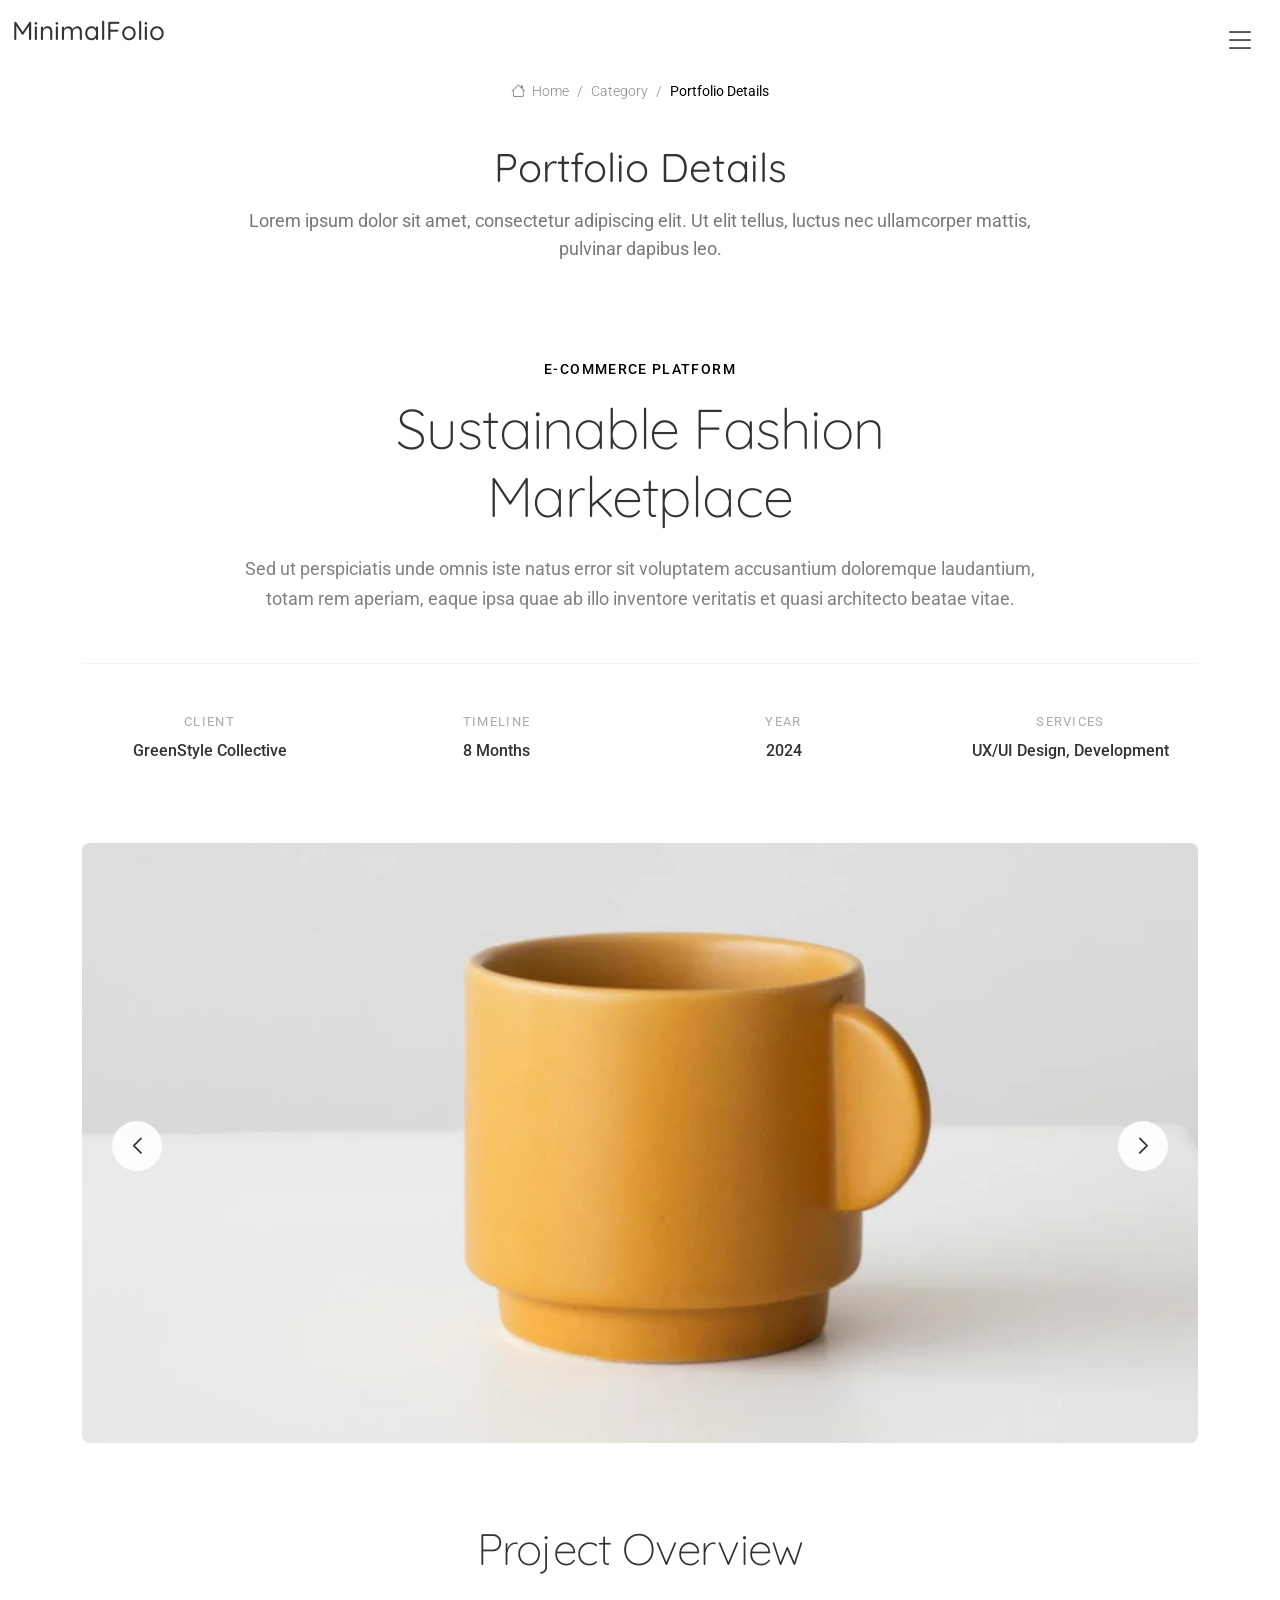
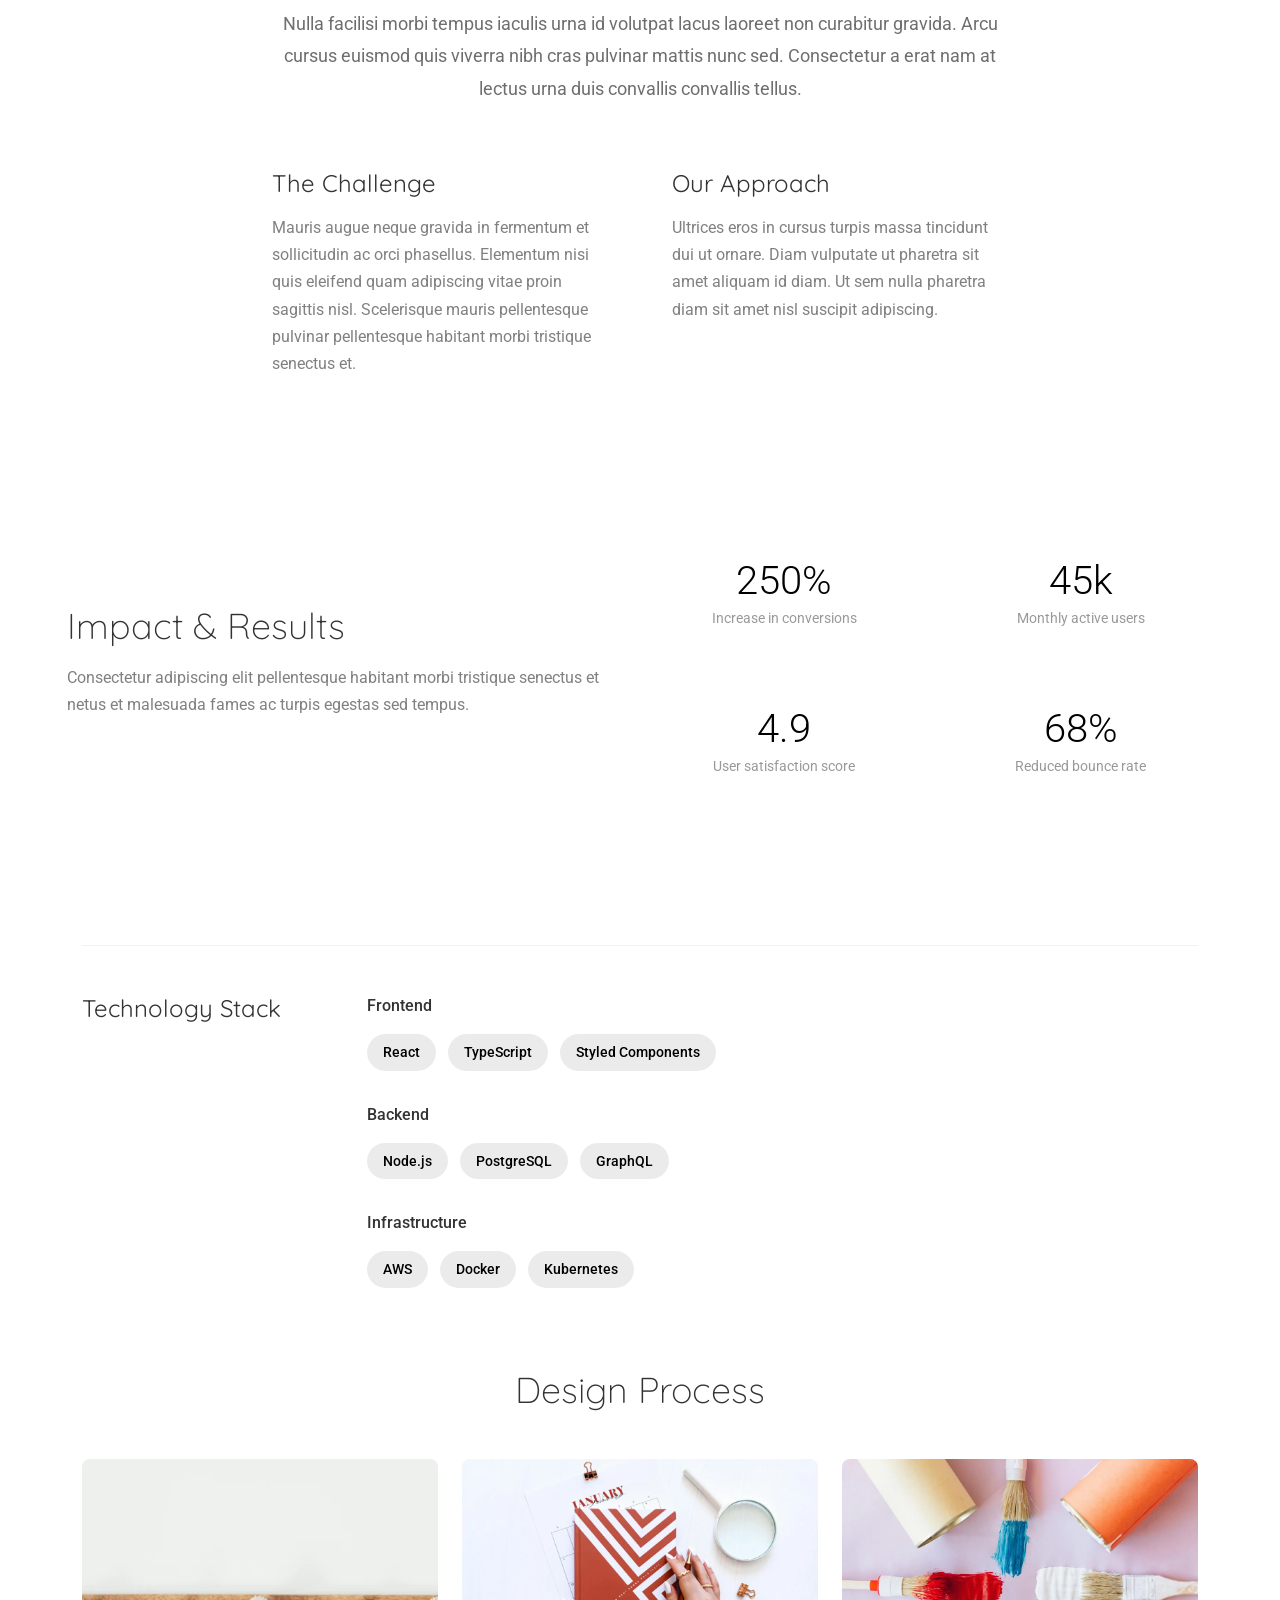
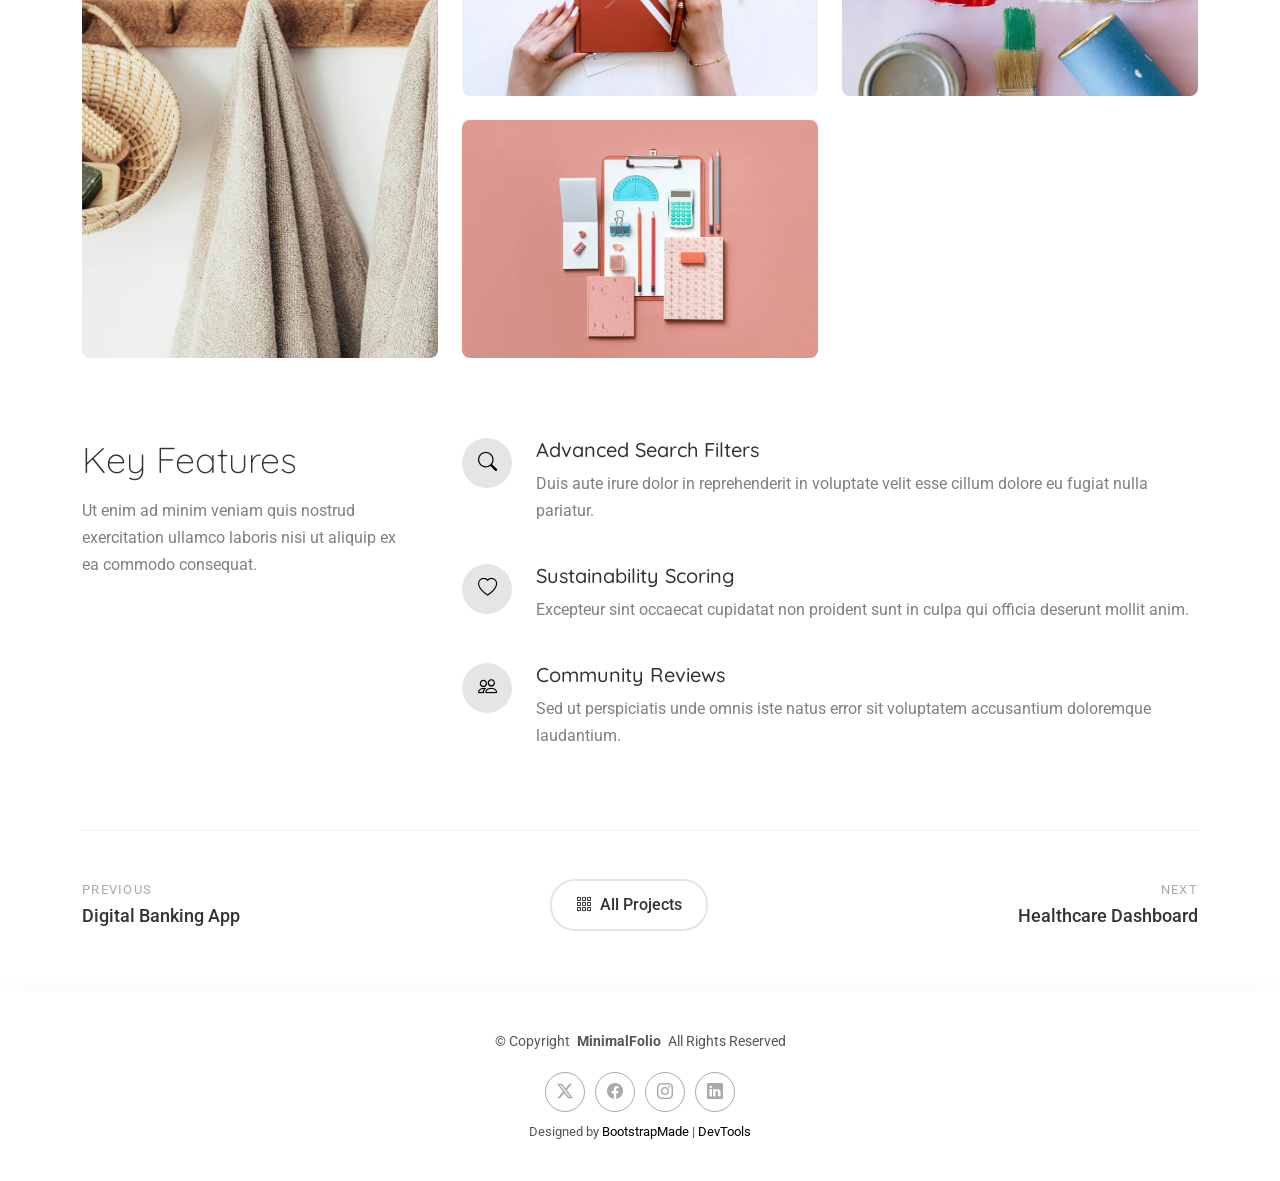
==== portfolio-details.html @ 9823ff52 "Servicios" ====
<!DOCTYPE html>
<html lang="en">

<head>
  <meta charset="utf-8">
  <meta content="width=device-width, initial-scale=1.0" name="viewport">
  <title>Portfolio</title>
  <meta name="description" content="">
  <meta name="keywords" content="">

  <!-- Favicons -->
  <link href="assets/img/favicon.png" rel="icon">
  <link href="assets/img/apple-touch-icon.png" rel="apple-touch-icon">

  <!-- Fonts -->
  <link href="https://fonts.googleapis.com" rel="preconnect">
  <link href="https://fonts.gstatic.com" rel="preconnect" crossorigin>
  <link href="https://fonts.googleapis.com/css2?family=Roboto:ital,wght@0,100;0,300;0,400;0,500;0,700;0,900;1,100;1,300;1,400;1,500;1,700;1,900&family=Raleway:ital,wght@0,100;0,200;0,300;0,400;0,500;0,600;0,700;0,800;0,900;1,100;1,200;1,300;1,400;1,500;1,600;1,700;1,800;1,900&family=Quicksand:wght@300;400;500;600;700&display=swap" rel="stylesheet">

  <!-- Vendor CSS Files -->
  <link href="assets/vendor/bootstrap/css/bootstrap.min.css" rel="stylesheet">
  <link href="assets/vendor/bootstrap-icons/bootstrap-icons.css" rel="stylesheet">
  <link href="assets/vendor/aos/aos.css" rel="stylesheet">
  <link href="assets/vendor/glightbox/css/glightbox.min.css" rel="stylesheet">
  <link href="assets/vendor/swiper/swiper-bundle.min.css" rel="stylesheet">

  <!-- Main CSS File -->
  <link href="assets/css/main.css" rel="stylesheet">

  <!-- =======================================================
  * Template Name: MinimalFolio
  * Template URL: https://bootstrapmade.com/minimalfolio-bootstrap-portfolio-template/
  * Updated: Aug 05 2025 with Bootstrap v5.3.7
  * Author: BootstrapMade.com
  * License: https://bootstrapmade.com/license/
  ======================================================== -->
</head>

<body class="portfolio-details-page">

  <header id="header" class="header d-flex align-items-center position-relative">
    <div class="container-fluid position-relative d-flex align-items-center justify-content-between">

      <a href="index.html" class="logo d-flex align-items-center">
        <!-- Uncomment the line below if you also wish to use an image logo -->
        <!-- <img src="assets/img/logo.webp" alt=""> -->
        <h1 class="sitename">MinimalFolio</h1>
      </a>

            <nav id="navmenu" class="navmenu">
        <ul>
          <li><a href="#hero" class="active">Inicio</a></li>
          <li><a href="#about">Acerca de mi</a></li>
          <li><a href="#resume">Resume</a></li>
          <li><a href="#portfolio">Portafolio</a></li>
          <li><a href="#services">Servicios</a></li>
          <li><a href="#contact">Contacto</a></li>
        </ul>
        <i class="mobile-nav-toggle d-xl-none bi bi-list"></i>
      </nav>

    </div>
  </header>

  <main class="main">

    <!-- Page Title -->
    <div class="page-title">
      <div class="breadcrumbs">
        <nav aria-label="breadcrumb">
          <ol class="breadcrumb">
            <li class="breadcrumb-item"><a href="#"><i class="bi bi-house"></i> Home</a></li>
            <li class="breadcrumb-item"><a href="#">Category</a></li>
            <li class="breadcrumb-item active current">Portfolio Details</li>
          </ol>
        </nav>
      </div>

      <div class="title-wrapper">
        <h1>Portfolio Details</h1>
        <p>Lorem ipsum dolor sit amet, consectetur adipiscing elit. Ut elit tellus, luctus nec ullamcorper mattis, pulvinar dapibus leo.</p>
      </div>
    </div><!-- End Page Title -->

    <!-- Portfolio Details Section -->
    <section id="portfolio-details" class="portfolio-details section">

      <div class="container" data-aos="fade-up" data-aos-delay="100">

        <div class="project-hero">
          <div class="hero-content" data-aos="fade-up">
            <div class="project-category">E-Commerce Platform</div>
            <h1 class="project-title">Sustainable Fashion Marketplace</h1>
            <p class="project-subtitle">Sed ut perspiciatis unde omnis iste natus error sit voluptatem accusantium doloremque laudantium, totam rem aperiam, eaque ipsa quae ab illo inventore veritatis et quasi architecto beatae vitae.</p>
          </div>

          <div class="project-meta-grid" data-aos="fade-up" data-aos-delay="200">
            <div class="meta-column">
              <div class="meta-label">Client</div>
              <div class="meta-value">GreenStyle Collective</div>
            </div>
            <div class="meta-column">
              <div class="meta-label">Timeline</div>
              <div class="meta-value">8 Months</div>
            </div>
            <div class="meta-column">
              <div class="meta-label">Year</div>
              <div class="meta-value">2024</div>
            </div>
            <div class="meta-column">
              <div class="meta-label">Services</div>
              <div class="meta-value">UX/UI Design, Development</div>
            </div>
          </div>
        </div>

        <div class="visual-showcase" data-aos="zoom-in" data-aos-delay="100">
          <div class="main-visual">
            <div class="portfolio-details-slider swiper init-swiper">
              <script type="application/json" class="swiper-config">
                {
                  "loop": true,
                  "speed": 600,
                  "autoplay": {
                    "delay": 4000
                  },
                  "effect": "creative",
                  "creativeEffect": {
                    "prev": {
                      "shadow": false,
                      "translate": ["-120%", 0, -500]
                    },
                    "next": {
                      "shadow": false,
                      "translate": ["120%", 0, -500]
                    }
                  },
                  "slidesPerView": 1,
                  "navigation": {
                    "nextEl": ".swiper-button-next",
                    "prevEl": ".swiper-button-prev"
                  }
                }
              </script>
              <div class="swiper-wrapper">
                <div class="swiper-slide">
                  <img src="assets/img/portfolio/portfolio-5.webp" alt="Project showcase" class="img-fluid" loading="lazy">
                </div>
                <div class="swiper-slide">
                  <img src="assets/img/portfolio/portfolio-7.webp" alt="Project showcase" class="img-fluid" loading="lazy">
                </div>
                <div class="swiper-slide">
                  <img src="assets/img/portfolio/portfolio-8.webp" alt="Project showcase" class="img-fluid" loading="lazy">
                </div>
              </div>
              <div class="swiper-button-next"></div>
              <div class="swiper-button-prev"></div>
            </div>
          </div>
        </div>

        <div class="content-section">
          <div class="row">
            <div class="col-lg-8 offset-lg-2">
              <div class="project-overview" data-aos="fade-up">
                <h2>Project Overview</h2>
                <p class="overview-text">Nulla facilisi morbi tempus iaculis urna id volutpat lacus laoreet non curabitur gravida. Arcu cursus euismod quis viverra nibh cras pulvinar mattis nunc sed. Consectetur a erat nam at lectus urna duis convallis convallis tellus.</p>

                <div class="challenge-solution">
                  <div class="challenge-block" data-aos="fade-up" data-aos-delay="100">
                    <h3>The Challenge</h3>
                    <p>Mauris augue neque gravida in fermentum et sollicitudin ac orci phasellus. Elementum nisi quis eleifend quam adipiscing vitae proin sagittis nisl. Scelerisque mauris pellentesque pulvinar pellentesque habitant morbi tristique senectus et.</p>
                  </div>

                  <div class="solution-block" data-aos="fade-up" data-aos-delay="200">
                    <h3>Our Approach</h3>
                    <p>Ultrices eros in cursus turpis massa tincidunt dui ut ornare. Diam vulputate ut pharetra sit amet aliquam id diam. Ut sem nulla pharetra diam sit amet nisl suscipit adipiscing.</p>
                  </div>
                </div>
              </div>
            </div>
          </div>
        </div>

        <div class="metrics-showcase" data-aos="fade-up" data-aos-delay="100">
          <div class="row align-items-center">
            <div class="col-lg-6">
              <div class="metrics-content">
                <h3>Impact &amp; Results</h3>
                <p>Consectetur adipiscing elit pellentesque habitant morbi tristique senectus et netus et malesuada fames ac turpis egestas sed tempus.</p>
              </div>
            </div>
            <div class="col-lg-6">
              <div class="metrics-grid">
                <div class="metric-item" data-aos="fade-up" data-aos-delay="200">
                  <div class="metric-number">250%</div>
                  <div class="metric-label">Increase in conversions</div>
                </div>
                <div class="metric-item" data-aos="fade-up" data-aos-delay="250">
                  <div class="metric-number">45k</div>
                  <div class="metric-label">Monthly active users</div>
                </div>
                <div class="metric-item" data-aos="fade-up" data-aos-delay="300">
                  <div class="metric-number">4.9</div>
                  <div class="metric-label">User satisfaction score</div>
                </div>
                <div class="metric-item" data-aos="fade-up" data-aos-delay="350">
                  <div class="metric-number">68%</div>
                  <div class="metric-label">Reduced bounce rate</div>
                </div>
              </div>
            </div>
          </div>
        </div>

        <div class="technology-stack" data-aos="fade-up" data-aos-delay="100">
          <div class="row">
            <div class="col-lg-3">
              <h3>Technology Stack</h3>
            </div>
            <div class="col-lg-9">
              <div class="tech-categories">
                <div class="tech-category" data-aos="fade-up" data-aos-delay="150">
                  <div class="category-title">Frontend</div>
                  <div class="tech-list">
                    <span class="tech-item">React</span>
                    <span class="tech-item">TypeScript</span>
                    <span class="tech-item">Styled Components</span>
                  </div>
                </div>
                <div class="tech-category" data-aos="fade-up" data-aos-delay="200">
                  <div class="category-title">Backend</div>
                  <div class="tech-list">
                    <span class="tech-item">Node.js</span>
                    <span class="tech-item">PostgreSQL</span>
                    <span class="tech-item">GraphQL</span>
                  </div>
                </div>
                <div class="tech-category" data-aos="fade-up" data-aos-delay="250">
                  <div class="category-title">Infrastructure</div>
                  <div class="tech-list">
                    <span class="tech-item">AWS</span>
                    <span class="tech-item">Docker</span>
                    <span class="tech-item">Kubernetes</span>
                  </div>
                </div>
              </div>
            </div>
          </div>
        </div>

        <div class="process-gallery" data-aos="fade-up" data-aos-delay="100">
          <h3>Design Process</h3>
          <div class="gallery-masonry">
            <div class="gallery-item large" data-aos="fade-up" data-aos-delay="150">
              <img src="assets/img/portfolio/portfolio-11.webp" alt="Design process" class="img-fluid glightbox" loading="lazy">
              <div class="gallery-caption">User Research &amp; Personas</div>
            </div>
            <div class="gallery-item" data-aos="fade-up" data-aos-delay="200">
              <img src="assets/img/portfolio/portfolio-12.webp" alt="Design process" class="img-fluid glightbox" loading="lazy">
              <div class="gallery-caption">Wireframes</div>
            </div>
            <div class="gallery-item" data-aos="fade-up" data-aos-delay="250">
              <img src="assets/img/portfolio/portfolio-3.webp" alt="Design process" class="img-fluid glightbox" loading="lazy">
              <div class="gallery-caption">Prototypes</div>
            </div>
            <div class="gallery-item" data-aos="fade-up" data-aos-delay="300">
              <img src="assets/img/portfolio/portfolio-4.webp" alt="Design process" class="img-fluid glightbox" loading="lazy">
              <div class="gallery-caption">Final Design</div>
            </div>
          </div>
        </div>

        <div class="key-features-section" data-aos="fade-up" data-aos-delay="100">
          <div class="row">
            <div class="col-lg-4">
              <div class="features-intro">
                <h3>Key Features</h3>
                <p>Ut enim ad minim veniam quis nostrud exercitation ullamco laboris nisi ut aliquip ex ea commodo consequat.</p>
              </div>
            </div>
            <div class="col-lg-8">
              <div class="features-list">
                <div class="feature-row" data-aos="fade-up" data-aos-delay="150">
                  <div class="feature-icon">
                    <i class="bi bi-search"></i>
                  </div>
                  <div class="feature-content">
                    <h4>Advanced Search Filters</h4>
                    <p>Duis aute irure dolor in reprehenderit in voluptate velit esse cillum dolore eu fugiat nulla pariatur.</p>
                  </div>
                </div>
                <div class="feature-row" data-aos="fade-up" data-aos-delay="200">
                  <div class="feature-icon">
                    <i class="bi bi-heart"></i>
                  </div>
                  <div class="feature-content">
                    <h4>Sustainability Scoring</h4>
                    <p>Excepteur sint occaecat cupidatat non proident sunt in culpa qui officia deserunt mollit anim.</p>
                  </div>
                </div>
                <div class="feature-row" data-aos="fade-up" data-aos-delay="250">
                  <div class="feature-icon">
                    <i class="bi bi-people"></i>
                  </div>
                  <div class="feature-content">
                    <h4>Community Reviews</h4>
                    <p>Sed ut perspiciatis unde omnis iste natus error sit voluptatem accusantium doloremque laudantium.</p>
                  </div>
                </div>
              </div>
            </div>
          </div>
        </div>

        <div class="project-footer" data-aos="fade-up" data-aos-delay="200">
          <div class="footer-navigation">
            <a href="#" class="nav-link prev-project">
              <span class="nav-direction">Previous</span>
              <span class="nav-title">Digital Banking App</span>
            </a>
            <a href="#" class="nav-link all-projects">
              <i class="bi bi-grid-3x3-gap"></i>
              <span>All Projects</span>
            </a>
            <a href="#" class="nav-link next-project">
              <span class="nav-direction">Next</span>
              <span class="nav-title">Healthcare Dashboard</span>
            </a>
          </div>
        </div>

      </div>

    </section><!-- /Portfolio Details Section -->

  </main>

  <footer id="footer" class="footer">

    <div class="container">
      <div class="copyright text-center ">
        <p>© <span>Copyright</span> <strong class="px-1 sitename">MinimalFolio</strong> <span>All Rights Reserved</span></p>
      </div>
      <div class="social-links d-flex justify-content-center">
        <a href=""><i class="bi bi-twitter-x"></i></a>
        <a href=""><i class="bi bi-facebook"></i></a>
        <a href=""><i class="bi bi-instagram"></i></a>
        <a href=""><i class="bi bi-linkedin"></i></a>
      </div>
      <div class="credits">
        <!-- All the links in the footer should remain intact. -->
        <!-- You can delete the links only if you've purchased the pro version. -->
        <!-- Licensing information: https://bootstrapmade.com/license/ -->
        <!-- Purchase the pro version with working PHP/AJAX contact form: [buy-url] -->
        Designed by <a href="https://bootstrapmade.com/">BootstrapMade</a> | <a href="https://bootstrapmade.com/tools/">DevTools</a>
      </div>
    </div>

  </footer>

  <!-- Scroll Top -->
  <a href="#" id="scroll-top" class="scroll-top d-flex align-items-center justify-content-center"><i class="bi bi-arrow-up-short"></i></a>

  <!-- Preloader -->
  <div id="preloader">
    <div></div>
    <div></div>
    <div></div>
    <div></div>
  </div>

  <!-- Vendor JS Files -->
  <script src="assets/vendor/bootstrap/js/bootstrap.bundle.min.js"></script>
  <script src="assets/vendor/php-email-form/validate.js"></script>
  <script src="assets/vendor/aos/aos.js"></script>
  <script src="assets/vendor/typed.js/typed.umd.js"></script>
  <script src="assets/vendor/waypoints/noframework.waypoints.js"></script>
  <script src="assets/vendor/imagesloaded/imagesloaded.pkgd.min.js"></script>
  <script src="assets/vendor/isotope-layout/isotope.pkgd.min.js"></script>
  <script src="assets/vendor/glightbox/js/glightbox.min.js"></script>
  <script src="assets/vendor/swiper/swiper-bundle.min.js"></script>

  <!-- Main JS File -->
  <script src="assets/js/main.js"></script>

</body>

</html>
---- assets/css/main.css ----
/**
* Template Name: MinimalFolio
* Template URL: https://bootstrapmade.com/minimalfolio-bootstrap-portfolio-template/
* Updated: Aug 05 2025 with Bootstrap v5.3.7
* Author: BootstrapMade.com
* License: https://bootstrapmade.com/license/
*/

/*--------------------------------------------------------------
# Font & Color Variables
# Help: https://bootstrapmade.com/color-system/
--------------------------------------------------------------*/
/* Fonts */
:root {
  --default-font: "Roboto",  system-ui, -apple-system, "Segoe UI", Roboto, "Helvetica Neue", Arial, "Noto Sans", "Liberation Sans", sans-serif, "Apple Color Emoji", "Segoe UI Emoji", "Segoe UI Symbol", "Noto Color Emoji";
  --heading-font: "Quicksand",  sans-serif;
  --nav-font: "Raleway",  sans-serif;
}

/* Global Colors - The following color variables are used throughout the website. Updating them here will change the color scheme of the entire website */
:root { 
  --background-color: #ffffff; /* Background color for the entire website, including individual sections */
  --default-color: #555555; /* Default color used for the majority of the text content across the entire website */
  --heading-color: #333333; /* Color for headings, subheadings and title throughout the website */
  --accent-color: #000000; /* Accent color that represents your brand on the website. It's used for buttons, links, and other elements that need to stand out */
  --surface-color: #ffffff; /* The surface color is used as a background of boxed elements within sections, such as cards, icon boxes, or other elements that require a visual separation from the global background. */
  --contrast-color: #ffffff; /* Contrast color for text, ensuring readability against backgrounds of accent, heading, or default colors. */
}

/* Nav Menu Colors - The following color variables are used specifically for the navigation menu. They are separate from the global colors to allow for more customization options */
:root {
  --nav-color: #555555;  /* The default color of the main navmenu links */
  --nav-hover-color: #000000; /* Applied to main navmenu links when they are hovered over or active */
  --nav-mobile-background-color: #fafafa; /* Used as the background color for mobile navigation menu */
  --nav-dropdown-background-color: #ffffff; /* Used as the background color for dropdown items that appear when hovering over primary navigation items */
  --nav-dropdown-color: #8f8f8f; /* Used for navigation links of the dropdown items in the navigation menu. */
  --nav-dropdown-hover-color: #000000; /* Similar to --nav-hover-color, this color is applied to dropdown navigation links when they are hovered over. */
}

/* Color Presets - These classes override global colors when applied to any section or element, providing reuse of the sam color scheme. */

.light-background {
  --background-color: #fafafa;
  --surface-color: #ffffff;
}

.dark-background {
  --background-color: #060606;
  --default-color: #ffffff;
  --heading-color: #ffffff;
  --surface-color: #252525;
  --contrast-color: #ffffff;
}

/* Smooth scroll */
:root {
  scroll-behavior: smooth;
}

/*--------------------------------------------------------------
# General Styling & Shared Classes
--------------------------------------------------------------*/
body {
  color: var(--default-color);
  background-color: var(--background-color);
  font-family: var(--default-font);
}

a {
  color: var(--accent-color);
  text-decoration: none;
  transition: 0.3s;
}

a:hover {
  color: color-mix(in srgb, var(--accent-color), transparent 25%);
  text-decoration: none;
}

h1,
h2,
h3,
h4,
h5,
h6 {
  color: var(--heading-color);
  font-family: var(--heading-font);
}

/* PHP Email Form Messages
------------------------------*/
.php-email-form .error-message {
  display: none;
  background: #df1529;
  color: #ffffff;
  text-align: left;
  padding: 15px;
  margin-bottom: 24px;
  font-weight: 600;
}

.php-email-form .sent-message {
  display: none;
  color: #ffffff;
  background: #059652;
  text-align: center;
  padding: 15px;
  margin-bottom: 24px;
  font-weight: 600;
}

.php-email-form .loading {
  display: none;
  background: var(--surface-color);
  text-align: center;
  padding: 15px;
  margin-bottom: 24px;
}

.php-email-form .loading:before {
  content: "";
  display: inline-block;
  border-radius: 50%;
  width: 24px;
  height: 24px;
  margin: 0 10px -6px 0;
  border: 3px solid var(--accent-color);
  border-top-color: var(--surface-color);
  animation: php-email-form-loading 1s linear infinite;
}

@keyframes php-email-form-loading {
  0% {
    transform: rotate(0deg);
  }

  100% {
    transform: rotate(360deg);
  }
}

/*--------------------------------------------------------------
# Global Header
--------------------------------------------------------------*/
.header {
  --background-color: rgba(255, 255, 255, 0);
  color: var(--default-color);
  background-color: var(--background-color);
  padding: 15px 0;
  transition: all 0.5s;
  z-index: 997;
}

.header .logo {
  line-height: 1;
}

.header .logo img {
  max-height: 32px;
  margin-right: 8px;
}

.header .logo h1 {
  font-size: 26px;
  margin: 0;
  font-weight: 500;
  color: var(--heading-color);
}

/*--------------------------------------------------------------
# Navigation Menu
--------------------------------------------------------------*/
/* Navmenu */
.mobile-nav-toggle {
  background-color: var(--background-color);
  padding: 4px;
  color: var(--nav-color);
  position: fixed;
  top: 20px;
  right: 20px;
  font-size: 32px;
  line-height: 0;
  cursor: pointer;
  display: block !important;
  z-index: 998;
  transition: 0.3s;
}

.mobile-nav-toggle:hover {
  color: var(--nav-hover-color);
}

.navmenu {
  position: fixed;
  top: 0;
  bottom: 0;
  right: -300px;
  z-index: 997;
  transition: 0.3s;
  width: 300px;
  overflow: hidden;
}

.navmenu ul {
  display: block;
  list-style: none;
  padding: 10px 0;
  margin: 0;
  overflow-y: auto;
  transition: 0.3s;
  z-index: 998;
}

.navmenu a,
.navmenu a:focus {
  color: var(--nav-dropdown-color);
  padding: 10px 20px;
  font-family: var(--nav-font);
  font-size: 15px;
  font-weight: 400;
  display: flex;
  align-items: center;
  justify-content: space-between;
  white-space: nowrap;
  transition: 0.3s;
}

.navmenu a i,
.navmenu a:focus i {
  font-size: 12px;
  line-height: 0;
  margin-left: 5px;
  width: 30px;
  height: 30px;
  display: flex;
  align-items: center;
  justify-content: center;
  border-radius: 50%;
  transition: 0.3s;
  background-color: color-mix(in srgb, var(--accent-color), transparent 90%);
}

.navmenu a i:hover,
.navmenu a:focus i:hover {
  background-color: var(--accent-color);
  color: var(--contrast-color);
}

.navmenu a:hover,
.navmenu .active,
.navmenu .active:focus {
  color: var(--nav-dropdown-hover-color);
}

.navmenu .active i,
.navmenu .active:focus i {
  background-color: var(--accent-color);
  color: var(--contrast-color);
  transform: rotate(180deg);
}

.navmenu .dropdown ul {
  position: static;
  display: none;
  z-index: 99;
  padding: 10px 0;
  margin: 10px 20px;
  box-shadow: none;
  transition: all 0.5s ease-in-out;
}

.navmenu .dropdown>.dropdown-active {
  display: block;
  background-color: var(--nav-dropdown-background-color);
  border: 1px solid color-mix(in srgb, var(--nav-dropdown-color), transparent 90%);
}

.mobile-nav-active {
  overflow: hidden;
}

.mobile-nav-active .mobile-nav-toggle {
  right: 310px;
  font-size: 36px;
}

.mobile-nav-active .navmenu {
  position: fixed;
  overflow: hidden;
  top: 0;
  bottom: 0;
  right: 0;
  background-color: var(--nav-mobile-background-color);
  transition: 0.3s;
}

/*--------------------------------------------------------------
# Global Footer
--------------------------------------------------------------*/
.footer {
  color: var(--default-color);
  background-color: var(--background-color);
  font-size: 14px;
  padding: 40px 0;
  position: relative;
  box-shadow: 0 5px 25px rgba(0, 0, 0, 0.05);
}

.footer .copyright p {
  margin-bottom: 0;
}

.footer .social-links {
  margin-top: 20px;
}

.footer .social-links a {
  display: flex;
  align-items: center;
  justify-content: center;
  width: 40px;
  height: 40px;
  border-radius: 50%;
  border: 1px solid color-mix(in srgb, var(--default-color), transparent 50%);
  font-size: 16px;
  color: color-mix(in srgb, var(--default-color), transparent 50%);
  margin: 0 5px;
  transition: 0.3s;
}

.footer .social-links a:hover {
  color: var(--accent-color);
  border-color: var(--accent-color);
}

.footer .credits {
  margin-top: 10px;
  font-size: 13px;
  text-align: center;
}

/*--------------------------------------------------------------
# Preloader
--------------------------------------------------------------*/
#preloader {
  position: fixed;
  inset: 0;
  z-index: 9999;
  overflow: hidden;
  background-color: var(--background-color);
  transition: all 0.6s ease-out;
  width: 100%;
  height: 100vh;
  display: flex;
  align-items: center;
  justify-content: center;
}

#preloader div {
  width: 13px;
  height: 13px;
  background-color: var(--accent-color);
  border-radius: 50%;
  animation-timing-function: cubic-bezier(0, 1, 1, 0);
  position: absolute;
  left: 50%;
}

#preloader div:nth-child(1) {
  left: calc(50% + 8px);
  animation: animate-preloader-1 0.6s infinite;
}

#preloader div:nth-child(2) {
  left: calc(50% + 8px);
  animation: animate-preloader-2 0.6s infinite;
}

#preloader div:nth-child(3) {
  left: calc(50% + 32px);
  animation: animate-preloader-2 0.6s infinite;
}

#preloader div:nth-child(4) {
  left: calc(50% + 56px);
  animation: animate-preloader-3 0.6s infinite;
}

@keyframes animate-preloader-1 {
  0% {
    transform: scale(0);
  }

  100% {
    transform: scale(1);
  }
}

@keyframes animate-preloader-3 {
  0% {
    transform: scale(1);
  }

  100% {
    transform: scale(0);
  }
}

@keyframes animate-preloader-2 {
  0% {
    transform: translate(0, 0);
  }

  100% {
    transform: translate(24px, 0);
  }
}

/*--------------------------------------------------------------
# Scroll Top Button
--------------------------------------------------------------*/
.scroll-top {
  position: fixed;
  visibility: hidden;
  opacity: 0;
  right: 15px;
  bottom: 15px;
  z-index: 99999;
  background-color: var(--accent-color);
  width: 40px;
  height: 40px;
  border-radius: 4px;
  transition: all 0.4s;
}

.scroll-top i {
  font-size: 24px;
  color: var(--contrast-color);
  line-height: 0;
}

.scroll-top:hover {
  background-color: color-mix(in srgb, var(--accent-color), transparent 20%);
  color: var(--contrast-color);
}

.scroll-top.active {
  visibility: visible;
  opacity: 1;
}

/*--------------------------------------------------------------
# Disable aos animation delay on mobile devices
--------------------------------------------------------------*/
@media screen and (max-width: 768px) {
  [data-aos-delay] {
    transition-delay: 0 !important;
  }
}

/*--------------------------------------------------------------
# Global Page Titles & Breadcrumbs
--------------------------------------------------------------*/
.page-title {
  text-align: center;
  padding: 20px 0;
}

.page-title .breadcrumbs {
  margin-bottom: 1.5rem;
}

.page-title .breadcrumbs .breadcrumb {
  justify-content: center;
  margin: 0;
  padding: 0;
  background: none;
}

.page-title .breadcrumbs .breadcrumb .breadcrumb-item {
  font-size: 0.9rem;
  color: color-mix(in srgb, var(--default-color), transparent 30%);
}

.page-title .breadcrumbs .breadcrumb .breadcrumb-item.active {
  color: var(--accent-color);
}

.page-title .breadcrumbs .breadcrumb .breadcrumb-item a {
  color: inherit;
  text-decoration: none;
  transition: color 0.3s ease;
  font-weight: 300;
}

.page-title .breadcrumbs .breadcrumb .breadcrumb-item a:hover {
  color: var(--accent-color);
}

.page-title .breadcrumbs .breadcrumb .breadcrumb-item a i {
  font-size: 0.9rem;
  margin-right: 0.2rem;
}

.page-title .breadcrumbs .breadcrumb .breadcrumb-item+.breadcrumb-item::before {
  color: color-mix(in srgb, var(--default-color), transparent 50%);
}

.page-title .title-wrapper {
  max-width: 800px;
  margin: 0 auto;
  padding: 1rem 0;
}

.page-title .title-wrapper h1 {
  font-size: 2.5rem;
  margin-bottom: 1rem;
  font-weight: 400;
  color: var(--heading-color);
}

.page-title .title-wrapper p {
  font-size: 1.1rem;
  color: color-mix(in srgb, var(--default-color), transparent 20%);
  margin: 0;
  line-height: 1.6;
}

@media (max-width: 768px) {
  .page-title .title-wrapper h1 {
    font-size: 2rem;
  }

  .page-title .title-wrapper p {
    font-size: 1rem;
  }
}

@media (max-width: 576px) {
  .page-title .title-wrapper h1 {
    font-size: 1.75rem;
  }
}

/*--------------------------------------------------------------
# Global Sections
--------------------------------------------------------------*/
section,
.section {
  color: var(--default-color);
  background-color: var(--background-color);
  padding: 60px 0;
  overflow: clip;
}

/*--------------------------------------------------------------
# Global Section Titles
--------------------------------------------------------------*/
.section-title {
  text-align: center;
  padding-bottom: 60px;
  position: relative;
}

.section-title h2 {
  font-size: 32px;
  font-weight: 400;
  margin-bottom: 15px;
}

.section-title p {
  margin-bottom: 0;
  font-size: 14px;
  font-weight: 300;
}

/*--------------------------------------------------------------
# Hero Section
--------------------------------------------------------------*/
.hero {
  padding-top: 60px;
  min-height: 100vh;
  display: flex;
  align-items: center;
  padding-bottom: 120px;
  /* Typographic system for hero */
  /* CTAs */
  /* Meta row */
  /* Portrait block */
  /* Gentle section visual calm */
  /* Spacing rhythm */
  /* Subtle parallax simulation for large screens */
  /* Responsive refinements */
}

.hero .intro .eyebrow .dot {
  width: 8px;
  height: 8px;
  border-radius: 50%;
  background: var(--accent-color);
  flex: 0 0 auto;
}

.hero .intro .eyebrow .text {
  font-family: var(--nav-font);
  font-size: 14px;
  letter-spacing: 0.12em;
  text-transform: uppercase;
  color: color-mix(in srgb, var(--default-color), transparent 30%);
}

.hero .intro .display-heading {
  font-family: var(--heading-font);
  font-weight: 300;
  font-size: clamp(36px, 5vw, 56px);
  line-height: 1.15;
  letter-spacing: -0.02em;
  margin-bottom: 10px;
}

.hero .intro .lead {
  font-size: 18px;
  line-height: 1.8;
  color: color-mix(in srgb, var(--default-color), transparent 10%);
  max-width: 58ch;
}

.hero .btn-ghost {
  --_border: color-mix(in srgb, var(--default-color), transparent 80%);
  --_hover: color-mix(in srgb, var(--accent-color), transparent 85%);
  border: 1px solid var(--_border);
  color: var(--default-color);
  background-color: var(--surface-color);
  padding: 10px 18px;
  border-radius: 8px;
  transition: all 0.3s ease-in-out;
}

.hero .btn-ghost:hover,
.hero .btn-ghost:focus {
  border-color: var(--accent-color);
  color: var(--accent-color);
  box-shadow: 0 6px 20px color-mix(in srgb, var(--accent-color), transparent 90%);
  outline: none;
}

.hero .btn-ghost:active {
  transform: translateY(1px);
}

.hero .link-underline {
  position: relative;
  color: var(--accent-color);
  font-weight: 400;
  padding-bottom: 2px;
  transition: color 0.3s ease-in-out;
}

.hero .link-underline:after {
  content: "";
  position: absolute;
  left: 0;
  bottom: -2px;
  width: 100%;
  height: 1px;
  background: color-mix(in srgb, var(--accent-color), transparent 40%);
  transform: scaleX(0.6);
  transform-origin: left;
  transition: transform 0.3s ease-in-out, background 0.3s ease-in-out;
}

.hero .link-underline:hover,
.hero .link-underline:focus {
  color: color-mix(in srgb, var(--accent-color), transparent 10%);
  outline: none;
  border-radius: 4px;
}

.hero .link-underline:hover:after,
.hero .link-underline:focus:after {
  transform: scaleX(1);
  background: var(--accent-color);
}

.hero .meta .meta-item {
  color: color-mix(in srgb, var(--default-color), transparent 20%);
}

.hero .meta .meta-item i {
  color: var(--accent-color);
}

.hero .portrait-wrap .portrait-img {
  width: 80%;
  height: auto;
  border-radius: 20px;
  display: block;
  padding: 0;
  box-shadow: 0 20px 60px color-mix(in srgb, var(--default-color), transparent 90%);
  transform: translateZ(0);
  transition: transform 0.4s ease-in-out, box-shadow 0.4s ease-in-out;
}

.hero .portrait-wrap:hover .portrait-img {
  transform: scale(1.015);
  box-shadow: 0 28px 80px color-mix(in srgb, var(--accent-color), transparent 90%);
}

.hero .portrait-wrap .badge.note {
  position: absolute;
  right: 12px;
  bottom: 12px;
  display: inline-flex;
  align-items: center;
  gap: 8px;
  padding: 8px 12px;
  border-radius: 999px;
  background: color-mix(in srgb, var(--accent-color), var(--surface-color) 85%);
  color: var(--default-color);
  font-size: 13px;
  backdrop-filter: blur(6px);
  box-shadow: 0 10px 30px color-mix(in srgb, var(--accent-color), transparent 88%);
}

.hero .portrait-wrap .badge.note i {
  color: var(--accent-color);
}

section .hero {
  background: var(--background-color);
}

.hero .cta-group {
  gap: 16px;
}

@media (min-width: 992px) {
  .hero .portrait-wrap {
    will-change: transform;
  }
}

@media (max-width: 992px) {
  .hero .intro .lead {
    font-size: 17px;
  }

  .hero .portrait-wrap .badge.note {
    transform: scale(0.95);
  }
}

@media (max-width: 576px) {
  .hero .intro .display-heading {
    font-size: 34px;
  }

  .hero .cta-group {
    flex-direction: column;
    align-items: flex-start;
  }
}

/*--------------------------------------------------------------
# About Section
--------------------------------------------------------------*/
.about {
  /* Layout rhythm */
  --maxw: 1200px;
  --space-1: 16px;
  --space-2: 24px;
  --space-3: 40px;
  --space-4: 64px;
  --radius-s: 6px;
  --shadow-soft: 0 10px 30px color-mix(in srgb, var(--default-color), transparent 92%);
}

.about .container {
  max-width: var(--maxw);
}

.about .intro-wrap {
  margin-bottom: var(--space-4);
}

.about .intro-content .eyebrow {
  display: inline-block;
  letter-spacing: 0.12em;
  text-transform: uppercase;
  font-size: 12px;
  color: color-mix(in srgb, var(--default-color), transparent 40%);
  margin-bottom: var(--space-1);
}

.about .intro-content .headline {
  font-family: var(--heading-font);
  font-weight: 300;
  line-height: 1.2;
  font-size: clamp(28px, 4vw, 44px);
  margin: 0 0 var(--space-2) 0;
}

.about .intro-content .lead {
  font-size: 18px;
  line-height: 1.8;
  color: color-mix(in srgb, var(--default-color), transparent 10%);
  margin-bottom: var(--space-2);
}

.about .intro-content p {
  line-height: 1.8;
  margin-bottom: var(--space-2);
  color: color-mix(in srgb, var(--default-color), transparent 5%);
}

.about .intro-content .cta-group {
  display: flex;
  gap: var(--space-2);
  align-items: center;
  margin-top: var(--space-2);
}

.about .intro-content .cta-group .btn-ghost {
  display: inline-flex;
  align-items: center;
  gap: 8px;
  padding: 12px 18px;
  border-radius: var(--radius-s);
  color: var(--accent-color);
  background: color-mix(in srgb, var(--accent-color), transparent 92%);
  border: 1px solid color-mix(in srgb, var(--accent-color), transparent 70%);
  transition: 0.3s ease-in-out;
}

.about .intro-content .cta-group .btn-ghost:hover,
.about .intro-content .cta-group .btn-ghost:focus {
  color: var(--contrast-color);
  background: var(--accent-color);
  border-color: var(--accent-color);
  outline: none;
  box-shadow: 0 0 0 3px color-mix(in srgb, var(--accent-color), transparent 70%);
}

.about .intro-content .cta-group .link-underline {
  display: inline-flex;
  align-items: center;
  gap: 8px;
  position: relative;
  color: var(--accent-color);
  padding-bottom: 4px;
  transition: 0.3s ease-in-out;
}

.about .intro-content .cta-group .link-underline::after {
  content: "";
  position: absolute;
  left: 0;
  right: 0;
  bottom: 0;
  height: 1px;
  background: color-mix(in srgb, var(--accent-color), transparent 40%);
  transform: scaleX(0.4);
  transform-origin: left;
  transition: 0.3s ease-in-out;
}

.about .intro-content .cta-group .link-underline:hover,
.about .intro-content .cta-group .link-underline:focus {
  color: color-mix(in srgb, var(--accent-color), transparent 10%);
  outline: none;
}

.about .intro-content .cta-group .link-underline:hover::after,
.about .intro-content .cta-group .link-underline:focus::after {
  transform: scaleX(1);
}

.about .profile-figure {
  margin: 0;
}

.about .profile-figure .profile-photo {
  width: 88%;
  max-width: 440px;
  border-radius: 18px;
  box-shadow: var(--shadow-soft);
  transform: translateY(0);
  transition: transform 0.3s ease-in-out;
}

.about .profile-figure .profile-caption {
  margin-top: var(--space-2);
  display: flex;
  align-items: center;
  gap: var(--space-2);
}

.about .profile-figure .profile-caption .signature {
  max-width: 160px;
  filter: grayscale(100%);
  opacity: 0.85;
}

.about .profile-figure .profile-caption .meta {
  font-size: 14px;
  color: color-mix(in srgb, var(--default-color), transparent 20%);
}

.about .profile-figure .profile-caption .meta .funfact {
  font-size: 13px;
  margin-top: 4px;
  color: color-mix(in srgb, var(--default-color), transparent 35%);
}

.about .profile-figure:hover .profile-photo {
  transform: translateY(-4px);
}

.about .skills-wrap {
  margin-top: var(--space-4);
  margin-bottom: var(--space-4);
}

.about .skills-wrap .skill-item {
  padding: var(--space-2);
  border-radius: var(--radius-s);
  transition: 0.3s ease-in-out;
  background: color-mix(in srgb, var(--surface-color), var(--accent-color) 2%);
  border: 1px solid color-mix(in srgb, var(--default-color), transparent 88%);
  height: 100%;
}

.about .skills-wrap .skill-item i {
  font-size: 24px;
  color: var(--accent-color);
  margin-bottom: var(--space-1);
  display: inline-block;
}

.about .skills-wrap .skill-item h3 {
  font-size: 16px;
  margin-bottom: 6px;
  font-weight: 500;
}

.about .skills-wrap .skill-item p {
  margin: 0;
  font-size: 14px;
  color: color-mix(in srgb, var(--default-color), transparent 25%);
}

.about .skills-wrap .skill-item:hover {
  transform: translateY(-3px);
  border-color: color-mix(in srgb, var(--accent-color), transparent 60%);
  box-shadow: var(--shadow-soft);
}

.about .journey-wrap {
  margin-bottom: var(--space-4);
}

.about .journey-wrap .timeline-item {
  position: relative;
  padding-left: 26px;
}

.about .journey-wrap .timeline-item time {
  display: inline-block;
  font-size: 12px;
  letter-spacing: 0.08em;
  text-transform: uppercase;
  color: color-mix(in srgb, var(--default-color), transparent 45%);
  margin-bottom: 6px;
}

.about .journey-wrap .timeline-item h4 {
  font-size: 18px;
  font-weight: 400;
  margin: 0 0 6px;
}

.about .journey-wrap .timeline-item p {
  font-size: 14px;
  color: color-mix(in srgb, var(--default-color), transparent 25%);
  margin: 0;
}

.about .journey-wrap .timeline-item .dot {
  position: absolute;
  left: 0;
  top: 4px;
  width: 10px;
  height: 10px;
  border-radius: 50%;
  background: var(--accent-color);
  box-shadow: 0 0 0 6px color-mix(in srgb, var(--accent-color), transparent 80%);
}

.about .personal-quote {
  margin: var(--space-3) 0 var(--space-4);
  padding: var(--space-2) 0;
  text-align: center;
}

.about .personal-quote p {
  font-family: var(--heading-font);
  font-weight: 300;
  font-size: clamp(20px, 3vw, 28px);
  line-height: 1.5;
  color: color-mix(in srgb, var(--default-color), transparent 5%);
  margin: 0 auto;
  max-width: 800px;
}

.about .facts-wrap .fact-pill {
  display: flex;
  align-items: center;
  justify-content: center;
  gap: 10px;
  padding: 10px 14px;
  border-radius: 999px;
  border: 1px solid color-mix(in srgb, var(--default-color), transparent 85%);
  background: var(--surface-color);
  color: color-mix(in srgb, var(--default-color), transparent 10%);
  transition: 0.3s ease-in-out;
}

.about .facts-wrap .fact-pill i {
  color: var(--accent-color);
}

.about .facts-wrap .fact-pill span {
  font-size: 14px;
}

.about .facts-wrap .fact-pill:hover {
  transform: translateY(-2px);
  border-color: color-mix(in srgb, var(--accent-color), transparent 60%);
  box-shadow: var(--shadow-soft);
}

.about .facts-wrap .fact-pill:focus-within {
  box-shadow: 0 0 0 3px color-mix(in srgb, var(--accent-color), transparent 70%);
}

@media (max-width: 992px) {
  .about .profile-figure {
    text-align: center !important;
  }

  .about .profile-figure .profile-photo {
    width: 72%;
  }

  .about .intro-content .cta-group {
    flex-wrap: wrap;
  }
}

@media (max-width: 576px) {
  .about .profile-figure .profile-photo {
    width: 100%;
  }

  .about .skills-wrap {
    margin-top: var(--space-3);
  }
}

/*--------------------------------------------------------------
# Skills Section
--------------------------------------------------------------*/
.skills {
  padding-top: 60px;
  padding-bottom: 60px;
  /* Design tokens for this section */
  --radius: 8px;
  --muted: color-mix(in srgb, var(--default-color), transparent 65%);
  --soft-border: color-mix(in srgb, var(--default-color), transparent 85%);
  --soft-shadow: 0 8px 24px color-mix(in srgb, var(--default-color), transparent 94%);
  --accent-soft: color-mix(in srgb, var(--accent-color), var(--background-color) 85%);
  /* Focus styles for accessibility */
  /* Subtle divider behavior via spacing rhythm */
  /* Swiper compatibility snippet (kept global for any future slider inside) */
  /* Responsive tweaks */
}

.skills .skill-block {
  padding: 22px 6px 6px 6px;
  border-radius: var(--radius);
  transition: transform 0.3s ease-in-out, box-shadow 0.3s ease-in-out;
  position: relative;
}

.skills .skill-block:hover {
  transform: translateY(-2px);
}

.skills .skill-block header .skill-title {
  font-size: 18px;
  font-weight: 400;
  margin: 0;
}

.skills .skill-block header .skill-badge {
  font-size: 12px;
  padding: 4px 10px;
  border-radius: 999px;
  color: var(--accent-color);
  background: color-mix(in srgb, var(--accent-color), transparent 92%);
  border: 1px solid color-mix(in srgb, var(--accent-color), transparent 80%);
}

.skills .skill-block .skill-desc {
  color: var(--muted);
  font-size: 15px;
  line-height: 1.8;
  margin-bottom: 14px;
}

.skills .skill-block .progress.slim {
  height: 6px;
  background-color: color-mix(in srgb, var(--default-color), transparent 90%);
  border-radius: 999px;
  overflow: hidden;
}

.skills .skill-block .progress.slim .progress-bar {
  width: 0%;
  background: linear-gradient(90deg, var(--accent-color), color-mix(in srgb, var(--accent-color), transparent 20%));
  transition: width 0.6s ease-in-out;
}

.skills .soft-card {
  background: var(--surface-color);
  border: 1px solid var(--soft-border);
  box-shadow: var(--soft-shadow);
}

.skills .soft-card .mini-head {
  font-weight: 400;
  letter-spacing: 0.3px;
  font-size: 16px;
  color: var(--heading-color);
  margin-bottom: 10px;
}

.skills .soft-card .tool-list li {
  padding: 8px 0;
  border-bottom: 1px dashed color-mix(in srgb, var(--default-color), transparent 88%);
}

.skills .soft-card .tool-list li:last-child {
  border-bottom: 0;
}

.skills .soft-card .tool-list li i {
  color: var(--accent-color);
  font-size: 18px;
  line-height: 1;
}

.skills .soft-card .tool-list li span {
  color: var(--default-color);
}

.skills .note {
  color: var(--muted);
  font-size: 16px;
  line-height: 1.8;
}

.skills a:focus-visible,
.skills button:focus-visible,
.skills .skill-block:focus-visible,
.skills .soft-card:focus-visible {
  outline: 2px solid var(--accent-color);
  outline-offset: 3px;
  border-radius: calc(var(--radius) - 2px);
}

.skills .alt-grid {
  margin-top: 60px;
}

.skills .swiper-wrapper {
  height: auto !important;
}

@media (max-width: 992px) {
  .skills .intro-wrap .headline {
    font-size: clamp(26px, 4.2vw, 36px);
  }
}

@media (max-width: 768px) {
  .skills .soft-card {
    padding: 24px !important;
  }

  .skills .skill-block {
    padding-top: 18px;
  }
}

/*--------------------------------------------------------------
# Resume Section
--------------------------------------------------------------*/
.resume .resume-navigation {
  gap: 4rem;
  margin-bottom: 5rem;
  padding: 2rem 0;
  border-bottom: 1px solid color-mix(in srgb, var(--default-color), transparent 90%);
  border: none;
}

@media (max-width: 992px) {
  .resume .resume-navigation {
    padding: 0;
  }
}

.resume .resume-navigation .nav-item .nav-link {
  background: none;
  border: none;
  display: flex;
  align-items: center;
  gap: 1rem;
  cursor: pointer;
  padding: 1rem 1.5rem;
  border-radius: 0;
  transition: all 0.3s ease;
  position: relative;
  color: var(--default-color);
}

.resume .resume-navigation .nav-item .nav-link .nav-number {
  font-size: 0.875rem;
  font-weight: 300;
  color: color-mix(in srgb, var(--default-color), transparent 50%);
  transition: color 0.3s ease;
}

.resume .resume-navigation .nav-item .nav-link .nav-label {
  font-size: 1rem;
  font-weight: 400;
  color: var(--default-color);
  transition: color 0.3s ease;
}

.resume .resume-navigation .nav-item .nav-link::after {
  content: "";
  position: absolute;
  bottom: -2rem;
  left: 50%;
  transform: translateX(-50%) scaleX(0);
  width: 100%;
  height: 2px;
  background: var(--accent-color);
  transition: transform 0.3s ease;
}

.resume .resume-navigation .nav-item .nav-link:hover,
.resume .resume-navigation .nav-item .nav-link.active {
  background: none;
  border: none;
  box-shadow: none;
}

.resume .resume-navigation .nav-item .nav-link:hover .nav-number,
.resume .resume-navigation .nav-item .nav-link.active .nav-number {
  color: var(--accent-color);
}

.resume .resume-navigation .nav-item .nav-link:hover .nav-label,
.resume .resume-navigation .nav-item .nav-link.active .nav-label {
  color: var(--accent-color);
}

.resume .resume-navigation .nav-item .nav-link:hover::after,
.resume .resume-navigation .nav-item .nav-link.active::after {
  transform: translateX(-50%) scaleX(1);
}

.resume .resume-navigation .nav-item .nav-link:focus {
  outline: none;
  box-shadow: none;
}

@media (max-width: 992px) {
  .resume .resume-navigation .nav-item .nav-link::after {
    display: none;
  }
}

.resume .resume-content .tab-pane {
  min-height: 400px;
}

.resume .resume-content .section-intro {
  text-align: center;
  max-width: 600px;
  margin: 0 auto 4rem;
}

.resume .resume-content .section-intro h2 {
  font-size: 2.25rem;
  font-weight: 300;
  margin-bottom: 1.5rem;
  letter-spacing: -0.02em;
}

.resume .resume-content .section-intro p {
  font-size: 1.125rem;
  line-height: 1.7;
  color: color-mix(in srgb, var(--default-color), transparent 30%);
  font-weight: 300;
}

.resume .experience-grid {
  max-width: 800px;
  margin: 0 auto;
}

.resume .experience-grid .experience-item {
  padding: 2.5rem 0;
  border-bottom: 1px solid color-mix(in srgb, var(--default-color), transparent 92%);
}

.resume .experience-grid .experience-item:last-child {
  border-bottom: none;
}

.resume .experience-grid .experience-item .item-header {
  display: flex;
  justify-content: space-between;
  align-items: flex-start;
  margin-bottom: 1.5rem;
}

.resume .experience-grid .experience-item .item-header .position-info h3 {
  font-size: 1.375rem;
  font-weight: 400;
  margin-bottom: 0.5rem;
  line-height: 1.3;
}

.resume .experience-grid .experience-item .item-header .position-info .company {
  font-size: 1rem;
  color: var(--accent-color);
  font-weight: 400;
}

.resume .experience-grid .experience-item .item-header .period {
  font-size: 0.9rem;
  color: color-mix(in srgb, var(--default-color), transparent 40%);
  font-weight: 300;
  white-space: nowrap;
  margin-left: 2rem;
}

.resume .experience-grid .experience-item .item-content p {
  font-size: 1rem;
  line-height: 1.7;
  color: color-mix(in srgb, var(--default-color), transparent 25%);
  margin: 0;
  font-weight: 300;
}

.resume .education-list {
  max-width: 700px;
  margin: 0 auto;
}

.resume .education-list .education-entry {
  display: flex;
  gap: 3rem;
  padding: 2rem 0;
  border-bottom: 1px solid color-mix(in srgb, var(--default-color), transparent 92%);
}

.resume .education-list .education-entry:last-child {
  border-bottom: none;
}

.resume .education-list .education-entry .degree-year {
  flex-shrink: 0;
  font-size: 1.125rem;
  font-weight: 400;
  color: var(--accent-color);
  width: 80px;
}

.resume .education-list .education-entry .degree-details {
  flex: 1;
}

.resume .education-list .education-entry .degree-details h3 {
  font-size: 1.25rem;
  font-weight: 400;
  margin-bottom: 0.5rem;
  line-height: 1.3;
}

.resume .education-list .education-entry .degree-details .institution {
  font-size: 1rem;
  color: color-mix(in srgb, var(--default-color), transparent 30%);
  margin-bottom: 1rem;
  font-weight: 300;
}

.resume .education-list .education-entry .degree-details p {
  font-size: 0.95rem;
  line-height: 1.6;
  color: color-mix(in srgb, var(--default-color), transparent 35%);
  margin: 0;
  font-weight: 300;
}

.resume .skills-categories {
  max-width: 800px;
  margin: 0 auto;
}

.resume .skills-categories .skill-category {
  margin-bottom: 3rem;
}

.resume .skills-categories .skill-category:last-child {
  margin-bottom: 0;
}

.resume .skills-categories .skill-category h3 {
  font-size: 1.25rem;
  font-weight: 400;
  margin-bottom: 1.5rem;
  text-align: center;
}

.resume .skills-categories .skill-category .skill-tags {
  display: flex;
  flex-wrap: wrap;
  gap: 1rem;
  justify-content: center;
}

.resume .skills-categories .skill-category .skill-tags .skill-tag {
  background: var(--surface-color);
  border: 1px solid color-mix(in srgb, var(--default-color), transparent 85%);
  padding: 0.75rem 1.5rem;
  font-size: 0.9rem;
  font-weight: 300;
  color: var(--default-color);
  border-radius: 0;
  transition: all 0.3s ease;
}

.resume .skills-categories .skill-category .skill-tags .skill-tag:hover {
  border-color: var(--accent-color);
  color: var(--accent-color);
}

@media (max-width: 992px) {
  .resume .resume-navigation {
    gap: 2rem;
    margin-bottom: 3rem;
  }

  .resume .resume-navigation .nav-item .nav-link {
    padding: 0.75rem 1rem;
  }

  .resume .resume-navigation .nav-item .nav-link .nav-label {
    font-size: 0.9rem;
  }

  .resume .section-intro {
    margin-bottom: 3rem;
  }

  .resume .section-intro h2 {
    font-size: 1.875rem;
  }

  .resume .section-intro p {
    font-size: 1rem;
  }

  .resume .experience-grid .experience-item .item-header {
    flex-direction: column;
    gap: 1rem;
  }

  .resume .experience-grid .experience-item .item-header .period {
    margin-left: 0;
  }

  .resume .education-list .education-entry {
    gap: 2rem;
  }

  .resume .education-list .education-entry .degree-year {
    width: 60px;
  }
}

@media (max-width: 768px) {
  .resume .resume-navigation {
    flex-direction: column;
    gap: 1rem;
    align-items: center;
  }

  .resume .resume-navigation .nav-item {
    width: 100%;
  }

  .resume .resume-navigation .nav-item .nav-link {
    justify-content: center;
    width: 100%;
  }

  .resume .education-list .education-entry {
    flex-direction: column;
    gap: 0.5rem;
  }

  .resume .skills-categories .skill-category .skill-tags {
    gap: 0.75rem;
  }

  .resume .skills-categories .skill-category .skill-tags .skill-tag {
    padding: 0.6rem 1.2rem;
    font-size: 0.85rem;
  }
}

@media (max-width: 576px) {
  .resume .section-intro h2 {
    font-size: 1.625rem;
  }

  .resume .experience-grid .experience-item {
    padding: 2rem 0;
  }

  .resume .experience-grid .experience-item .item-header .position-info h3 {
    font-size: 1.25rem;
  }

  .resume .skills-categories .skill-category .skill-tags .skill-tag {
    padding: 0.5rem 1rem;
    font-size: 0.8rem;
  }

  .resume .resume-navigation .nav-item .nav-link {
    padding: 0.5rem 1rem;
    gap: 0.5rem;
  }

  .resume .resume-navigation .nav-item .nav-link .nav-number {
    font-size: 0.75rem;
  }

  .resume .resume-navigation .nav-item .nav-link .nav-label {
    font-size: 0.85rem;
  }
}

/*--------------------------------------------------------------
# Portfolio Section
--------------------------------------------------------------*/
.portfolio .portfolio-filters-wrapper {
  text-align: center;
  margin-bottom: 80px;
}

.portfolio .portfolio-filters {
  display: inline-flex;
  align-items: center;
  gap: 40px;
  padding: 0;
  margin: 0;
  list-style: none;
  position: relative;
}

.portfolio .portfolio-filters::after {
  content: "";
  position: absolute;
  bottom: -8px;
  left: 0;
  width: 100%;
  height: 1px;
  background: color-mix(in srgb, var(--default-color), transparent 90%);
}

.portfolio .portfolio-filters li {
  position: relative;
  cursor: pointer;
  padding: 12px 0;
  font-size: 15px;
  font-weight: 400;
  color: color-mix(in srgb, var(--default-color), transparent 30%);
  transition: all 0.4s ease-out;
  letter-spacing: 0.5px;
}

.portfolio .portfolio-filters li::after {
  content: "";
  position: absolute;
  bottom: -8px;
  left: 50%;
  width: 0;
  height: 2px;
  background: var(--accent-color);
  transition: all 0.4s ease-out;
  transform: translateX(-50%);
}

.portfolio .portfolio-filters li:hover {
  color: var(--default-color);
}

.portfolio .portfolio-filters li.filter-active {
  color: var(--default-color);
}

.portfolio .portfolio-filters li.filter-active::after {
  width: 100%;
}

@media (max-width: 768px) {
  .portfolio .portfolio-filters {
    flex-wrap: wrap;
    gap: 20px;
    justify-content: center;
  }
}

.portfolio .portfolio-card {
  background: var(--surface-color);
  transition: all 0.4s ease-out;
  overflow: hidden;
}

.portfolio .portfolio-card:hover {
  transform: translateY(-8px);
}

.portfolio .portfolio-card:hover .image-container img {
  transform: scale(1.05);
}

.portfolio .portfolio-card:hover .overlay {
  opacity: 1;
  visibility: visible;
}

.portfolio .portfolio-card:hover .content h3 {
  color: var(--accent-color);
}

.portfolio .image-container {
  position: relative;
  overflow: hidden;
  aspect-ratio: 4/3;
  border-radius: 8px;
}

.portfolio .image-container img {
  width: 100%;
  height: 100%;
  object-fit: cover;
  transition: transform 0.6s ease-out;
}

.portfolio .image-container .overlay {
  position: absolute;
  top: 0;
  left: 0;
  right: 0;
  bottom: 0;
  background: color-mix(in srgb, var(--accent-color), transparent 50%);
  display: flex;
  align-items: center;
  justify-content: center;
  opacity: 0;
  visibility: hidden;
  transition: all 0.4s ease-out;
  backdrop-filter: blur(2px);
}

.portfolio .image-container .overlay-content {
  display: flex;
  gap: 20px;
  transform: translateY(20px);
  transition: transform 0.4s ease-out 0.1s;
}

.portfolio-card:hover .portfolio .image-container .overlay-content {
  transform: translateY(0);
}

.portfolio .image-container .overlay-content a {
  width: 50px;
  height: 50px;
  background: var(--surface-color);
  color: var(--heading-color);
  display: flex;
  align-items: center;
  justify-content: center;
  border-radius: 50%;
  transition: all 0.3s ease;
  font-size: 18px;
}

.portfolio .image-container .overlay-content a:hover {
  background: var(--accent-color);
  color: var(--contrast-color);
  transform: scale(1.1);
}

.portfolio .content {
  padding: 30px 0;
  text-align: center;
}

.portfolio .content h3 {
  font-size: 20px;
  font-weight: 400;
  margin-bottom: 8px;
  transition: color 0.3s ease;
  letter-spacing: 0.5px;
}

.portfolio .content p {
  color: color-mix(in srgb, var(--default-color), transparent 40%);
  font-size: 14px;
  line-height: 1.6;
  margin: 0;
  letter-spacing: 0.3px;
}

@media (min-width: 992px) {
  .portfolio .portfolio-grid {
    grid-template-columns: repeat(3, 1fr);
  }
}

@media (min-width: 1200px) {
  .portfolio .portfolio-grid {
    grid-template-columns: repeat(4, 1fr);
    gap: 50px;
  }
}

/*--------------------------------------------------------------
# Testimonials Section
--------------------------------------------------------------*/
.testimonials p {
  line-height: 1.7;
  color: var(--default-color);
}

.testimonials .testimonial {
  max-width: 500px;
  text-align: center;
  margin-bottom: 30px;
}

.testimonials .testimonial .name {
  font-size: 18px;
  color: var(--heading-color);
}

.testimonials .testimonial .img-wrap img {
  margin: 0 auto;
  width: 70px;
  height: 70px;
  border-radius: 50%;
}

.testimonials .swiper-pagination {
  position: absolute;
  bottom: 0px;
}

.testimonials .swiper-pagination .swiper-pagination-bullet {
  margin: 0 5px;
  background-color: color-mix(in srgb, var(--default-color) 65%, transparent);
  opacity: 0.3;
}

.testimonials .swiper-pagination .swiper-pagination-bullet.swiper-pagination-bullet-active {
  background: var(--accent-color);
  opacity: 1;
}

/*--------------------------------------------------------------
# Services Section
--------------------------------------------------------------*/
.services {
  padding: 100px 0 80px;
}

.services .service-grid {
  gap: 60px 0;
}

.services .service-item {
  padding: 0;
  text-align: left;
  transition: all 0.4s ease;
}

.services .service-item:hover {
  transform: translateY(-8px);
}

.services .service-item:hover .service-icon {
  transform: scale(1.05);
}

.services .service-item:hover .service-link a {
  color: var(--accent-color);
}

.services .service-item:hover .service-link a i {
  transform: translateX(5px);
}

.services .service-item .service-icon {
  width: 80px;
  height: 80px;
  margin-bottom: 40px;
  display: flex;
  align-items: center;
  justify-content: center;
  border-radius: 8px;
  background: color-mix(in srgb, var(--accent-color), transparent 92%);
  transition: all 0.4s ease;
}

.services .service-item .service-icon i {
  font-size: 32px;
  color: var(--accent-color);
  transition: all 0.3s ease;
}

.services .service-item h3 {
  font-size: 24px;
  font-weight: 300;
  margin-bottom: 24px;
  line-height: 1.3;
}

.services .service-item h3 a {
  color: var(--heading-color);
  text-decoration: none;
  transition: color 0.3s ease;
}

.services .service-item h3 a:hover {
  color: var(--accent-color);
}

.services .service-item p {
  font-size: 16px;
  line-height: 1.7;
  color: var(--default-color);
  margin-bottom: 32px;
  opacity: 0.85;
}

.services .service-item .service-link a {
  display: inline-flex;
  align-items: center;
  gap: 8px;
  font-size: 14px;
  font-weight: 500;
  color: var(--default-color);
  text-decoration: none;
  text-transform: uppercase;
  letter-spacing: 0.5px;
  transition: all 0.3s ease;
}

.services .service-item .service-link a span {
  position: relative;
}

.services .service-item .service-link a i {
  font-size: 12px;
  transition: transform 0.3s ease;
}

.services .service-item .service-link a:hover {
  color: var(--accent-color);
}

@media (max-width: 768px) {
  .services {
    padding: 60px 0;
  }

  .services .service-intro {
    font-size: 16px;
    margin-bottom: 60px;
  }

  .services .service-grid {
    gap: 50px 0;
  }

  .services .service-item .service-icon {
    width: 70px;
    height: 70px;
    margin-bottom: 30px;
  }

  .services .service-item .service-icon i {
    font-size: 28px;
  }

  .services .service-item h3 {
    font-size: 22px;
    margin-bottom: 20px;
  }

  .services .service-item p {
    margin-bottom: 28px;
  }
}

/*--------------------------------------------------------------
# Faq Section
--------------------------------------------------------------*/
.faq .faq-item {
  margin-bottom: 0;
  border-bottom: 1px solid color-mix(in srgb, var(--default-color), transparent 90%);
  transition: all 0.4s cubic-bezier(0.25, 0.46, 0.45, 0.94);
}

.faq .faq-item:last-child {
  border-bottom: none;
}

.faq .faq-item.faq-active .faq-header .faq-number {
  color: var(--accent-color);
  font-weight: 500;
}

.faq .faq-item.faq-active .faq-header h4 {
  color: var(--accent-color);
}

.faq .faq-item.faq-active .faq-header .faq-toggle {
  color: var(--accent-color);
  transform: rotate(0deg);
}

.faq .faq-item.faq-active .faq-header .faq-toggle i.bi-plus {
  opacity: 0;
  transform: rotate(90deg);
}

.faq .faq-item.faq-active .faq-header .faq-toggle i.bi-dash {
  opacity: 1;
  transform: rotate(0deg);
}

.faq .faq-item.faq-active .faq-content {
  grid-template-rows: 1fr;
  visibility: visible;
  opacity: 1;
}

.faq .faq-item:not(.faq-active) .faq-header .faq-toggle i.bi-plus {
  opacity: 1;
  transform: rotate(0deg);
}

.faq .faq-item:not(.faq-active) .faq-header .faq-toggle i.bi-dash {
  opacity: 0;
  transform: rotate(-90deg);
}

.faq .faq-item .faq-header {
  display: flex;
  align-items: center;
  padding: 40px 0;
  cursor: pointer;
  gap: 0;
  transition: all 0.3s ease;
}

.faq .faq-item .faq-header:hover .faq-number {
  transform: scale(1.1);
}

.faq .faq-item .faq-header:hover .faq-toggle {
  transform: scale(1.1);
}

.faq .faq-item .faq-header .faq-number {
  flex-shrink: 0;
  width: 80px;
  font-family: var(--heading-font);
  font-size: 1.1rem;
  font-weight: 300;
  color: color-mix(in srgb, var(--default-color), transparent 50%);
  transition: all 0.3s ease;
  letter-spacing: -0.02em;
}

.faq .faq-item .faq-header h4 {
  flex: 1;
  margin: 0;
  font-family: var(--heading-font);
  font-size: 1.25rem;
  font-weight: 300;
  color: var(--heading-color);
  transition: all 0.3s ease;
  line-height: 1.5;
  letter-spacing: -0.01em;
  margin-right: 20px;
}

.faq .faq-item .faq-header .faq-toggle {
  flex-shrink: 0;
  width: 24px;
  height: 24px;
  display: flex;
  align-items: center;
  justify-content: center;
  color: color-mix(in srgb, var(--default-color), transparent 40%);
  font-size: 18px;
  transition: all 0.3s ease;
  position: relative;
}

.faq .faq-item .faq-header .faq-toggle i {
  position: absolute;
  transition: all 0.3s cubic-bezier(0.25, 0.46, 0.45, 0.94);
}

.faq .faq-item .faq-content {
  display: grid;
  grid-template-rows: 0fr;
  transition: 0.4s cubic-bezier(0.25, 0.46, 0.45, 0.94);
  visibility: hidden;
  opacity: 0;
}

.faq .faq-item .faq-content .content-inner {
  padding: 0 80px 40px 80px;
  overflow: hidden;
}

.faq .faq-item .faq-content .content-inner p {
  margin: 0;
  color: color-mix(in srgb, var(--default-color), transparent 25%);
  line-height: 1.8;
  font-size: 1rem;
  font-weight: 300;
}

@media (max-width: 768px) {
  .faq .faq-item .faq-header {
    padding: 30px 0;
  }

  .faq .faq-item .faq-header .faq-number {
    width: 60px;
    font-size: 1rem;
  }

  .faq .faq-item .faq-header h4 {
    font-size: 1.1rem;
    margin-right: 15px;
  }

  .faq .faq-item .faq-header .faq-toggle {
    width: 20px;
    height: 20px;
    font-size: 16px;
  }

  .faq .faq-item .faq-content .content-inner {
    padding: 0 60px 30px 60px;
  }

  .faq .faq-item .faq-content .content-inner p {
    font-size: 0.95rem;
  }
}

@media (max-width: 576px) {
  .faq .faq-item .faq-header {
    padding: 25px 0;
  }

  .faq .faq-item .faq-header .faq-number {
    width: 50px;
    font-size: 0.9rem;
  }

  .faq .faq-item .faq-header h4 {
    font-size: 1rem;
    margin-right: 10px;
  }

  .faq .faq-item .faq-content .content-inner {
    padding: 0 50px 25px 50px;
  }

  .faq .faq-item .faq-content .content-inner p {
    font-size: 0.9rem;
  }
}

/*--------------------------------------------------------------
# Contact Section
--------------------------------------------------------------*/
.contact .contact-form-container {
  padding: 60px 0;
}

.contact .contact-form-container .form-intro {
  margin-bottom: 60px;
}

.contact .contact-form-container .form-intro h2 {
  font-size: 36px;
  font-weight: 300;
  line-height: 1.3;
  margin-bottom: 20px;
  color: var(--heading-color);
  letter-spacing: -0.5px;
}

@media (max-width: 768px) {
  .contact .contact-form-container .form-intro h2 {
    font-size: 28px;
  }
}

.contact .contact-form-container .form-intro p {
  font-size: 18px;
  line-height: 1.7;
  color: var(--default-color);
  margin-bottom: 0;
  opacity: 0.85;
}

.contact .contact-form-container .contact-form .row {
  margin-bottom: 40px;
}

.contact .contact-form-container .contact-form .row:last-of-type {
  margin-bottom: 0;
}

.contact .contact-form-container .contact-form .form-field {
  position: relative;
  margin-bottom: 40px;
}

.contact .contact-form-container .contact-form .form-field.message-field {
  margin-bottom: 50px;
}

.contact .contact-form-container .contact-form .form-field .field-label {
  position: absolute;
  top: -10px;
  left: 0;
  font-size: 13px;
  font-weight: 500;
  color: var(--heading-color);
  letter-spacing: 0.5px;
  text-transform: uppercase;
  opacity: 0.8;
}

.contact .contact-form-container .contact-form .form-field .form-input {
  width: 100%;
  border: none;
  border-bottom: 1px solid color-mix(in srgb, var(--default-color), transparent 80%);
  background: transparent;
  padding: 20px 0 15px 0;
  font-size: 16px;
  color: var(--default-color);
  transition: all 0.3s ease;
}

.contact .contact-form-container .contact-form .form-field .form-input:focus {
  outline: none;
  border-bottom-color: var(--accent-color);
  background: transparent;
}

.contact .contact-form-container .contact-form .form-field .form-input::placeholder {
  color: color-mix(in srgb, var(--default-color), transparent 60%);
  opacity: 1;
}

.contact .contact-form-container .contact-form .form-field .message-input {
  resize: vertical;
  min-height: 120px;
  font-family: inherit;
  padding-top: 25px;
}

.contact .contact-form-container .contact-form .send-button {
  background: transparent;
  border: 1px solid var(--accent-color);
  color: var(--accent-color);
  padding: 18px 40px;
  font-size: 14px;
  font-weight: 500;
  letter-spacing: 1px;
  text-transform: uppercase;
  display: inline-flex;
  align-items: center;
  gap: 15px;
  transition: all 0.3s ease;
  cursor: pointer;
}

.contact .contact-form-container .contact-form .send-button .button-arrow {
  font-size: 18px;
  transition: transform 0.3s ease;
}

.contact .contact-form-container .contact-form .send-button:hover {
  background: var(--accent-color);
  color: var(--contrast-color);
}

.contact .contact-form-container .contact-form .send-button:hover .button-arrow {
  transform: translateX(5px);
}

.contact .contact-sidebar {
  background: color-mix(in srgb, var(--accent-color), transparent 97%);
  height: 100%;
  padding: 60px 40px;
}

.contact .contact-sidebar .contact-header {
  margin-bottom: 60px;
}

.contact .contact-sidebar .contact-header h3 {
  font-size: 28px;
  font-weight: 300;
  margin-bottom: 20px;
  color: var(--heading-color);
  letter-spacing: -0.3px;
}

.contact .contact-sidebar .contact-header p {
  font-size: 16px;
  line-height: 1.7;
  color: var(--default-color);
  margin-bottom: 0;
  opacity: 0.85;
}

.contact .contact-sidebar .contact-methods {
  margin-bottom: 60px;
}

.contact .contact-sidebar .contact-method {
  display: flex;
  align-items: flex-start;
  gap: 20px;
  margin-bottom: 40px;
}

.contact .contact-sidebar .contact-method:last-child {
  margin-bottom: 0;
}

.contact .contact-sidebar .contact-method .contact-icon {
  width: 40px;
  height: 40px;
  flex-shrink: 0;
  display: flex;
  align-items: center;
  justify-content: center;
  color: var(--accent-color);
}

.contact .contact-sidebar .contact-method .contact-icon i {
  font-size: 20px;
}

.contact .contact-sidebar .contact-method .contact-details {
  flex: 1;
}

.contact .contact-sidebar .contact-method .contact-details .method-label {
  font-size: 12px;
  font-weight: 600;
  color: var(--accent-color);
  letter-spacing: 1px;
  text-transform: uppercase;
  display: block;
  margin-bottom: 8px;
}

.contact .contact-sidebar .contact-method .contact-details p {
  font-size: 15px;
  line-height: 1.6;
  color: var(--default-color);
  margin-bottom: 0;
}

.contact .contact-sidebar .connect-section {
  border-top: 1px solid color-mix(in srgb, var(--default-color), transparent 90%);
  padding-top: 40px;
}

.contact .contact-sidebar .connect-section .connect-label {
  font-size: 12px;
  font-weight: 600;
  color: var(--accent-color);
  letter-spacing: 1px;
  text-transform: uppercase;
  display: block;
  margin-bottom: 20px;
}

.contact .contact-sidebar .connect-section .social-links {
  display: flex;
  gap: 15px;
}

.contact .contact-sidebar .connect-section .social-links .social-link {
  display: flex;
  align-items: center;
  justify-content: center;
  width: 40px;
  height: 40px;
  color: var(--default-color);
  text-decoration: none;
  transition: all 0.3s ease;
}

.contact .contact-sidebar .connect-section .social-links .social-link i {
  font-size: 16px;
}

.contact .contact-sidebar .connect-section .social-links .social-link:hover {
  color: var(--accent-color);
  transform: translateY(-2px);
}

@media (max-width: 992px) {
  .contact .contact-form-container {
    padding: 40px 0;
  }

  .contact .contact-sidebar {
    padding: 40px 30px;
    margin-bottom: 40px;
  }
}

@media (max-width: 768px) {
  .contact .contact-form-container .form-intro {
    margin-bottom: 40px;
    text-align: center;
  }

  .contact .contact-form-container .contact-form .row {
    margin-bottom: 20px;
  }

  .contact .contact-form-container .contact-form .form-field {
    margin-bottom: 30px;
  }

  .contact .contact-sidebar {
    padding: 30px 25px;
  }

  .contact .contact-sidebar .contact-header,
  .contact .contact-sidebar .contact-methods {
    margin-bottom: 40px;
  }

  .contact .contact-sidebar .contact-method {
    margin-bottom: 30px;
  }
}

/*--------------------------------------------------------------
# Portfolio Details Section
--------------------------------------------------------------*/
.portfolio-details {
  --section-spacing: 5rem;
  --content-spacing: 4rem;
  --subtle-border: 1px solid color-mix(in srgb, var(--default-color), transparent 92%);
}

.portfolio-details .project-hero {
  margin-bottom: var(--section-spacing);
}

.portfolio-details .project-hero .hero-content {
  text-align: center;
  max-width: 800px;
  margin: 0 auto 3rem;
}

.portfolio-details .project-hero .hero-content .project-category {
  font-size: 0.85rem;
  letter-spacing: 0.1em;
  text-transform: uppercase;
  color: var(--accent-color);
  margin-bottom: 1rem;
  font-weight: 500;
}

.portfolio-details .project-hero .hero-content .project-title {
  font-size: 3.5rem;
  font-weight: 300;
  line-height: 1.2;
  margin-bottom: 1.5rem;
  color: var(--heading-color);
  letter-spacing: -0.02em;
}

.portfolio-details .project-hero .hero-content .project-subtitle {
  font-size: 1.125rem;
  line-height: 1.7;
  color: color-mix(in srgb, var(--default-color), transparent 25%);
  font-weight: 400;
  margin-bottom: 0;
}

.portfolio-details .project-hero .project-meta-grid {
  display: grid;
  grid-template-columns: repeat(auto-fit, minmax(200px, 1fr));
  gap: 2rem;
  padding-top: 3rem;
  border-top: var(--subtle-border);
}

.portfolio-details .project-hero .project-meta-grid .meta-column {
  text-align: center;
}

.portfolio-details .project-hero .project-meta-grid .meta-column .meta-label {
  font-size: 0.8rem;
  text-transform: uppercase;
  letter-spacing: 0.1em;
  color: color-mix(in srgb, var(--default-color), transparent 50%);
  margin-bottom: 0.5rem;
}

.portfolio-details .project-hero .project-meta-grid .meta-column .meta-value {
  font-size: 1rem;
  font-weight: 500;
  color: var(--heading-color);
}

.portfolio-details .visual-showcase {
  margin-bottom: var(--section-spacing);
}

.portfolio-details .visual-showcase .main-visual {
  border-radius: 8px;
  overflow: hidden;
}

.portfolio-details .visual-showcase .main-visual .swiper-wrapper {
  height: auto !important;
}

.portfolio-details .visual-showcase .main-visual .swiper-slide img {
  width: 100%;
  height: 600px;
  object-fit: cover;
}

.portfolio-details .visual-showcase .main-visual .swiper-button-next,
.portfolio-details .visual-showcase .main-visual .swiper-button-prev {
  width: 50px;
  height: 50px;
  background-color: color-mix(in srgb, var(--contrast-color), transparent 10%);
  border-radius: 50%;
  color: var(--heading-color);
  font-size: 1.2rem;
  font-weight: 600;
  transition: all 0.3s ease;
}

.portfolio-details .visual-showcase .main-visual .swiper-button-next::after,
.portfolio-details .visual-showcase .main-visual .swiper-button-prev::after {
  font-size: 1rem;
  font-weight: 600;
}

.portfolio-details .visual-showcase .main-visual .swiper-button-next:hover,
.portfolio-details .visual-showcase .main-visual .swiper-button-prev:hover {
  background-color: var(--accent-color);
  color: var(--contrast-color);
  transform: scale(1.1);
}

.portfolio-details .visual-showcase .main-visual .swiper-button-prev {
  left: 30px;
}

.portfolio-details .visual-showcase .main-visual .swiper-button-next {
  right: 30px;
}

.portfolio-details .content-section {
  margin-bottom: var(--section-spacing);
}

.portfolio-details .content-section .project-overview {
  text-align: center;
}

.portfolio-details .content-section .project-overview h2 {
  font-size: 2.75rem;
  font-weight: 300;
  margin-bottom: 2rem;
  color: var(--heading-color);
  letter-spacing: -0.02em;
}

.portfolio-details .content-section .project-overview .overview-text {
  font-size: 1.125rem;
  line-height: 1.8;
  color: color-mix(in srgb, var(--default-color), transparent 15%);
  margin-bottom: 4rem;
}

.portfolio-details .content-section .project-overview .challenge-solution {
  display: grid;
  grid-template-columns: 1fr 1fr;
  gap: 4rem;
  text-align: left;
}

.portfolio-details .content-section .project-overview .challenge-solution .challenge-block h3,
.portfolio-details .content-section .project-overview .challenge-solution .solution-block h3 {
  font-size: 1.5rem;
  font-weight: 400;
  margin-bottom: 1rem;
  color: var(--heading-color);
}

.portfolio-details .content-section .project-overview .challenge-solution .challenge-block p,
.portfolio-details .content-section .project-overview .challenge-solution .solution-block p {
  color: color-mix(in srgb, var(--default-color), transparent 25%);
  line-height: 1.7;
}

.portfolio-details .metrics-showcase {
  padding: 4rem 0;
  background-color: color-mix(in srgb, var(--surface-color), transparent 50%);
  margin: var(--section-spacing) -15px;
  border-radius: 8px;
}

.portfolio-details .metrics-showcase .metrics-content h3 {
  font-size: 2.25rem;
  font-weight: 300;
  margin-bottom: 1rem;
  color: var(--heading-color);
}

.portfolio-details .metrics-showcase .metrics-content p {
  font-size: 1rem;
  color: color-mix(in srgb, var(--default-color), transparent 25%);
  line-height: 1.7;
}

.portfolio-details .metrics-showcase .metrics-grid {
  display: grid;
  grid-template-columns: 1fr 1fr;
  gap: 2rem;
}

.portfolio-details .metrics-showcase .metrics-grid .metric-item {
  text-align: center;
  padding: 1.5rem;
}

.portfolio-details .metrics-showcase .metrics-grid .metric-item .metric-number {
  font-size: 2.5rem;
  font-weight: 300;
  color: var(--accent-color);
  margin-bottom: 0.5rem;
  line-height: 1;
}

.portfolio-details .metrics-showcase .metrics-grid .metric-item .metric-label {
  font-size: 0.9rem;
  color: color-mix(in srgb, var(--default-color), transparent 40%);
  line-height: 1.4;
}

.portfolio-details .technology-stack {
  margin-bottom: var(--section-spacing);
  padding-top: 3rem;
  border-top: var(--subtle-border);
}

.portfolio-details .technology-stack h3 {
  font-size: 1.5rem;
  font-weight: 400;
  color: var(--heading-color);
  margin-bottom: 0;
}

.portfolio-details .technology-stack .tech-categories {
  display: flex;
  flex-direction: column;
  gap: 2rem;
}

.portfolio-details .technology-stack .tech-categories .tech-category .category-title {
  font-size: 1rem;
  font-weight: 500;
  color: var(--heading-color);
  margin-bottom: 1rem;
}

.portfolio-details .technology-stack .tech-categories .tech-category .tech-list {
  display: flex;
  flex-wrap: wrap;
  gap: 0.75rem;
}

.portfolio-details .technology-stack .tech-categories .tech-category .tech-list .tech-item {
  padding: 0.5rem 1rem;
  background-color: color-mix(in srgb, var(--accent-color), transparent 92%);
  color: var(--accent-color);
  border-radius: 20px;
  font-size: 0.85rem;
  font-weight: 500;
  transition: all 0.3s ease;
}

.portfolio-details .technology-stack .tech-categories .tech-category .tech-list .tech-item:hover {
  background-color: color-mix(in srgb, var(--accent-color), transparent 85%);
  transform: translateY(-2px);
}

.portfolio-details .process-gallery {
  margin-bottom: var(--section-spacing);
}

.portfolio-details .process-gallery h3 {
  font-size: 2.25rem;
  font-weight: 300;
  text-align: center;
  margin-bottom: 3rem;
  color: var(--heading-color);
}

.portfolio-details .process-gallery .gallery-masonry {
  display: grid;
  grid-template-columns: repeat(auto-fit, minmax(300px, 1fr));
  gap: 1.5rem;
}

.portfolio-details .process-gallery .gallery-masonry .gallery-item {
  position: relative;
  border-radius: 8px;
  overflow: hidden;
  transition: all 0.4s ease;
}

.portfolio-details .process-gallery .gallery-masonry .gallery-item.large {
  grid-row: span 2;
}

.portfolio-details .process-gallery .gallery-masonry .gallery-item img {
  width: 100%;
  height: 100%;
  object-fit: cover;
  transition: all 0.5s ease;
}

.portfolio-details .process-gallery .gallery-masonry .gallery-item .gallery-caption {
  position: absolute;
  bottom: 0;
  left: 0;
  right: 0;
  background: linear-gradient(transparent, rgba(0, 0, 0, 0.7));
  color: white;
  padding: 2rem 1.5rem 1.5rem;
  font-weight: 500;
  transform: translateY(100%);
  transition: all 0.3s ease;
}

.portfolio-details .process-gallery .gallery-masonry .gallery-item:hover {
  transform: translateY(-5px);
}

.portfolio-details .process-gallery .gallery-masonry .gallery-item:hover img {
  transform: scale(1.05);
}

.portfolio-details .process-gallery .gallery-masonry .gallery-item:hover .gallery-caption {
  transform: translateY(0);
}

.portfolio-details .key-features-section {
  margin-bottom: var(--section-spacing);
}

.portfolio-details .key-features-section .features-intro {
  padding-right: 2rem;
}

.portfolio-details .key-features-section .features-intro h3 {
  font-size: 2.25rem;
  font-weight: 300;
  margin-bottom: 1rem;
  color: var(--heading-color);
}

.portfolio-details .key-features-section .features-intro p {
  color: color-mix(in srgb, var(--default-color), transparent 25%);
  line-height: 1.7;
}

.portfolio-details .key-features-section .features-list .feature-row {
  display: flex;
  align-items: flex-start;
  gap: 1.5rem;
  margin-bottom: 2.5rem;
}

.portfolio-details .key-features-section .features-list .feature-row:last-child {
  margin-bottom: 0;
}

.portfolio-details .key-features-section .features-list .feature-row .feature-icon {
  width: 50px;
  height: 50px;
  border-radius: 50%;
  background-color: color-mix(in srgb, var(--accent-color), transparent 90%);
  display: flex;
  align-items: center;
  justify-content: center;
  flex-shrink: 0;
}

.portfolio-details .key-features-section .features-list .feature-row .feature-icon i {
  font-size: 1.2rem;
  color: var(--accent-color);
}

.portfolio-details .key-features-section .features-list .feature-row .feature-content h4 {
  font-size: 1.25rem;
  font-weight: 500;
  margin-bottom: 0.5rem;
  color: var(--heading-color);
}

.portfolio-details .key-features-section .features-list .feature-row .feature-content p {
  color: color-mix(in srgb, var(--default-color), transparent 25%);
  line-height: 1.7;
  margin-bottom: 0;
}

.portfolio-details .project-footer {
  padding-top: 3rem;
  border-top: var(--subtle-border);
}

.portfolio-details .project-footer .footer-navigation {
  display: flex;
  justify-content: space-between;
  align-items: center;
}

.portfolio-details .project-footer .footer-navigation .nav-link {
  display: flex;
  flex-direction: column;
  text-decoration: none;
  transition: all 0.3s ease;
}

.portfolio-details .project-footer .footer-navigation .nav-link.prev-project,
.portfolio-details .project-footer .footer-navigation .nav-link.next-project {
  color: var(--heading-color);
}

.portfolio-details .project-footer .footer-navigation .nav-link.prev-project .nav-direction,
.portfolio-details .project-footer .footer-navigation .nav-link.next-project .nav-direction {
  font-size: 0.8rem;
  text-transform: uppercase;
  letter-spacing: 0.1em;
  color: color-mix(in srgb, var(--default-color), transparent 50%);
  margin-bottom: 0.25rem;
}

.portfolio-details .project-footer .footer-navigation .nav-link.prev-project .nav-title,
.portfolio-details .project-footer .footer-navigation .nav-link.next-project .nav-title {
  font-size: 1.1rem;
  font-weight: 500;
}

.portfolio-details .project-footer .footer-navigation .nav-link.prev-project:hover,
.portfolio-details .project-footer .footer-navigation .nav-link.next-project:hover {
  color: var(--accent-color);
  transform: translateY(-3px);
}

.portfolio-details .project-footer .footer-navigation .nav-link.next-project {
  text-align: right;
}

.portfolio-details .project-footer .footer-navigation .nav-link.all-projects {
  display: flex;
  flex-direction: row;
  align-items: center;
  gap: 0.5rem;
  padding: 0.75rem 1.5rem;
  border: 2px solid color-mix(in srgb, var(--default-color), transparent 85%);
  border-radius: 25px;
  color: var(--heading-color);
  font-weight: 500;
  transition: all 0.3s ease;
}

.portfolio-details .project-footer .footer-navigation .nav-link.all-projects i {
  font-size: 1rem;
}

.portfolio-details .project-footer .footer-navigation .nav-link.all-projects:hover {
  background-color: var(--accent-color);
  border-color: var(--accent-color);
  color: var(--contrast-color);
  transform: translateY(-3px);
}

@media (max-width: 991px) {
  .portfolio-details .project-hero .hero-content .project-title {
    font-size: 3rem;
  }

  .portfolio-details .project-hero .project-meta-grid {
    grid-template-columns: repeat(2, 1fr);
  }

  .portfolio-details .content-section .project-overview .challenge-solution {
    grid-template-columns: 1fr;
    gap: 3rem;
  }

  .portfolio-details .content-section .project-overview h2 {
    font-size: 2.25rem;
  }

  .portfolio-details .metrics-showcase .metrics-grid {
    grid-template-columns: 1fr;
    gap: 1.5rem;
  }

  .portfolio-details .key-features-section .features-intro {
    margin-bottom: 2rem;
    padding-right: 0;
  }
}

@media (max-width: 768px) {
  .portfolio-details {
    --section-spacing: 3rem;
  }

  .portfolio-details .project-hero .hero-content .project-title {
    font-size: 2.5rem;
  }

  .portfolio-details .project-hero .project-meta-grid {
    grid-template-columns: 1fr;
    gap: 1.5rem;
  }

  .portfolio-details .visual-showcase .main-visual .swiper-slide img {
    height: 400px;
  }

  .portfolio-details .visual-showcase .main-visual .swiper-button-next,
  .portfolio-details .visual-showcase .main-visual .swiper-button-prev {
    width: 40px;
    height: 40px;
  }

  .portfolio-details .visual-showcase .main-visual .swiper-button-next::after,
  .portfolio-details .visual-showcase .main-visual .swiper-button-prev::after {
    font-size: 0.9rem;
  }

  .portfolio-details .visual-showcase .main-visual .swiper-button-prev {
    left: 15px;
  }

  .portfolio-details .visual-showcase .main-visual .swiper-button-next {
    right: 15px;
  }

  .portfolio-details .content-section .project-overview h2 {
    font-size: 2rem;
  }

  .portfolio-details .project-footer .footer-navigation {
    flex-direction: column;
    gap: 2rem;
    text-align: center;
  }

  .portfolio-details .project-footer .footer-navigation .nav-link.prev-project,
  .portfolio-details .project-footer .footer-navigation .nav-link.next-project {
    text-align: center;
  }

  .portfolio-details .project-footer .footer-navigation .nav-link.all-projects {
    order: -1;
  }

  .portfolio-details .technology-stack .tech-categories .tech-category .tech-list .tech-item {
    font-size: 0.8rem;
    padding: 0.4rem 0.8rem;
  }
}

@media (max-width: 576px) {
  .portfolio-details .gallery-masonry {
    grid-template-columns: 1fr !important;
  }

  .portfolio-details .gallery-masonry .gallery-item.large {
    grid-row: span 1;
  }

  .portfolio-details .metrics-showcase {
    margin-left: 0;
    margin-right: 0;
    border-radius: 0;
  }
}

/*--------------------------------------------------------------
# Service Details Section
--------------------------------------------------------------*/
.service-details .service-hero {
  margin-bottom: 4rem;
}

.service-details .service-hero .service-meta {
  display: flex;
  align-items: center;
  gap: 1rem;
  margin-bottom: 1.5rem;
}

.service-details .service-hero .service-meta .service-category {
  background: color-mix(in srgb, var(--accent-color), transparent 85%);
  color: var(--accent-color);
  padding: 0.5rem 1rem;
  border-radius: 20px;
  font-size: 0.85rem;
  font-weight: 500;
  letter-spacing: 0.5px;
}

.service-details .service-hero .service-meta .reading-time {
  color: color-mix(in srgb, var(--default-color), transparent 50%);
  font-size: 0.9rem;
  font-weight: 300;
}

.service-details .service-hero h1 {
  font-size: 3.5rem;
  font-weight: 300;
  line-height: 1.2;
  margin-bottom: 1.5rem;
  color: var(--heading-color);
  letter-spacing: -0.02em;
}

.service-details .service-hero .service-description {
  font-size: 1.25rem;
  line-height: 1.7;
  color: color-mix(in srgb, var(--default-color), transparent 25%);
  font-weight: 300;
  margin: 0;
}

.service-details .service-visual {
  margin-bottom: 4rem;
  overflow: hidden;
  border-radius: 4px;
}

.service-details .service-visual img {
  width: 100%;
  height: 400px;
  object-fit: cover;
  transition: transform 0.5s ease;
}

.service-details .service-visual img:hover {
  transform: scale(1.02);
}

.service-details .service-narrative {
  margin-bottom: 5rem;
}

.service-details .service-narrative h3 {
  font-size: 2rem;
  font-weight: 300;
  margin-bottom: 2rem;
  color: var(--heading-color);
  letter-spacing: -0.01em;
}

.service-details .service-narrative p {
  font-size: 1.1rem;
  line-height: 1.8;
  margin-bottom: 2rem;
  color: var(--default-color);
  font-weight: 300;
}

.service-details .benefits-grid {
  display: grid;
  grid-template-columns: repeat(auto-fit, minmax(280px, 1fr));
  gap: 2.5rem;
  margin-top: 3rem;
}

.service-details .benefits-grid .benefit-card {
  text-align: center;
  padding: 0;
}

.service-details .benefits-grid .benefit-card .benefit-icon {
  width: 60px;
  height: 60px;
  background: color-mix(in srgb, var(--accent-color), transparent 90%);
  border-radius: 50%;
  display: flex;
  align-items: center;
  justify-content: center;
  margin: 0 auto 1.5rem;
  transition: all 0.3s ease;
}

.service-details .benefits-grid .benefit-card .benefit-icon i {
  font-size: 1.5rem;
  color: var(--accent-color);
}

.service-details .benefits-grid .benefit-card:hover .benefit-icon {
  background: var(--accent-color);
  transform: translateY(-2px);
}

.service-details .benefits-grid .benefit-card:hover .benefit-icon i {
  color: var(--contrast-color);
}

.service-details .benefits-grid .benefit-card h4 {
  font-size: 1.2rem;
  font-weight: 400;
  margin-bottom: 1rem;
  color: var(--heading-color);
}

.service-details .benefits-grid .benefit-card p {
  font-size: 1rem;
  line-height: 1.6;
  color: color-mix(in srgb, var(--default-color), transparent 30%);
  margin: 0;
}

.service-details .timeline-section {
  margin-bottom: 4rem;
}

.service-details .timeline-section h3 {
  font-size: 2rem;
  font-weight: 300;
  margin-bottom: 3rem;
  color: var(--heading-color);
  letter-spacing: -0.01em;
}

.service-details .timeline-section .timeline {
  position: relative;
}

.service-details .timeline-section .timeline::before {
  content: "";
  position: absolute;
  left: 30px;
  top: 0;
  bottom: 0;
  width: 1px;
  background: color-mix(in srgb, var(--default-color), transparent 85%);
}

.service-details .timeline-section .timeline .timeline-item {
  position: relative;
  padding-left: 80px;
  margin-bottom: 3rem;
}

.service-details .timeline-section .timeline .timeline-item:last-child {
  margin-bottom: 0;
}

.service-details .timeline-section .timeline .timeline-item .timeline-marker {
  position: absolute;
  left: 0;
  top: 0;
  width: 60px;
  height: 60px;
  background: var(--surface-color);
  border: 2px solid color-mix(in srgb, var(--accent-color), transparent 70%);
  border-radius: 50%;
  display: flex;
  align-items: center;
  justify-content: center;
  z-index: 1;
}

.service-details .timeline-section .timeline .timeline-item .timeline-marker span {
  font-size: 1.2rem;
  font-weight: 500;
  color: var(--accent-color);
}

.service-details .timeline-section .timeline .timeline-item .timeline-content h4 {
  font-size: 1.3rem;
  font-weight: 400;
  margin-bottom: 0.75rem;
  color: var(--heading-color);
}

.service-details .timeline-section .timeline .timeline-item .timeline-content p {
  font-size: 1rem;
  line-height: 1.6;
  margin-bottom: 0.5rem;
  color: var(--default-color);
}

.service-details .timeline-section .timeline .timeline-item .timeline-content small {
  color: color-mix(in srgb, var(--default-color), transparent 40%);
  font-size: 0.9rem;
  font-weight: 500;
}

.service-details .service-sidebar {
  padding-left: 2rem;
}

@media (max-width: 992px) {
  .service-details .service-sidebar {
    padding-left: 0;
    margin-top: 4rem;
  }
}

.service-details .overview-card,
.service-details .success-story,
.service-details .consultation-form {
  background: var(--surface-color);
  border-radius: 8px;
  padding: 2.5rem;
  margin-bottom: 2.5rem;
  border: 1px solid color-mix(in srgb, var(--default-color), transparent 93%);
  transition: all 0.3s ease;
}

.service-details .overview-card:hover,
.service-details .success-story:hover,
.service-details .consultation-form:hover {
  border-color: color-mix(in srgb, var(--accent-color), transparent 80%);
}

.service-details .overview-card .overview-header h4 {
  font-size: 1.4rem;
  font-weight: 400;
  margin-bottom: 2rem;
  color: var(--heading-color);
}

.service-details .overview-card .overview-stats {
  display: grid;
  grid-template-columns: repeat(3, 1fr);
  gap: 1.5rem;
  margin-bottom: 2rem;
}

.service-details .overview-card .overview-stats .stat-item {
  text-align: center;
}

.service-details .overview-card .overview-stats .stat-item .stat-number {
  font-size: 2rem;
  font-weight: 300;
  color: var(--accent-color);
  line-height: 1;
  margin-bottom: 0.5rem;
}

.service-details .overview-card .overview-stats .stat-item .stat-label {
  font-size: 0.85rem;
  color: color-mix(in srgb, var(--default-color), transparent 40%);
  font-weight: 500;
  text-transform: uppercase;
  letter-spacing: 0.5px;
}

.service-details .overview-card .overview-details {
  border-top: 1px solid color-mix(in srgb, var(--default-color), transparent 90%);
  padding-top: 1.5rem;
}

.service-details .overview-card .overview-details .detail-row {
  display: flex;
  justify-content: space-between;
  align-items: center;
  margin-bottom: 1rem;
}

.service-details .overview-card .overview-details .detail-row:last-child {
  margin-bottom: 0;
}

.service-details .overview-card .overview-details .detail-row .detail-label {
  font-size: 0.95rem;
  color: color-mix(in srgb, var(--default-color), transparent 30%);
  font-weight: 400;
}

.service-details .overview-card .overview-details .detail-row .detail-value {
  font-size: 0.95rem;
  color: var(--heading-color);
  font-weight: 500;
}

.service-details .success-story .story-quote p {
  font-size: 1.1rem;
  line-height: 1.7;
  color: color-mix(in srgb, var(--default-color), transparent 20%);
  font-style: italic;
  margin-bottom: 2rem;
}

.service-details .success-story .story-author {
  display: flex;
  align-items: center;
  gap: 1rem;
  margin-bottom: 1.5rem;
}

.service-details .success-story .story-author .author-avatar {
  width: 50px;
  height: 50px;
  border-radius: 50%;
  object-fit: cover;
}

.service-details .success-story .story-author .author-details h5 {
  font-size: 1rem;
  font-weight: 500;
  margin-bottom: 0.25rem;
  color: var(--heading-color);
}

.service-details .success-story .story-author .author-details span {
  display: block;
  font-size: 0.9rem;
  color: color-mix(in srgb, var(--default-color), transparent 40%);
  margin-bottom: 0.25rem;
}

.service-details .success-story .story-author .author-details small {
  font-size: 0.8rem;
  color: color-mix(in srgb, var(--default-color), transparent 50%);
}

.service-details .success-story .story-metrics {
  display: grid;
  grid-template-columns: repeat(2, 1fr);
  gap: 1rem;
  padding-top: 1.5rem;
  border-top: 1px solid color-mix(in srgb, var(--default-color), transparent 90%);
}

.service-details .success-story .story-metrics .metric {
  text-align: center;
}

.service-details .success-story .story-metrics .metric .metric-value {
  font-size: 1.5rem;
  font-weight: 500;
  color: var(--accent-color);
  display: block;
  margin-bottom: 0.25rem;
}

.service-details .success-story .story-metrics .metric .metric-label {
  font-size: 0.8rem;
  color: color-mix(in srgb, var(--default-color), transparent 40%);
  text-transform: uppercase;
  letter-spacing: 0.5px;
}

.service-details .consultation-form .form-header {
  margin-bottom: 2rem;
}

.service-details .consultation-form .form-header h4 {
  font-size: 1.4rem;
  font-weight: 400;
  margin-bottom: 0.75rem;
  color: var(--heading-color);
}

.service-details .consultation-form .form-header p {
  font-size: 0.95rem;
  line-height: 1.6;
  color: color-mix(in srgb, var(--default-color), transparent 30%);
  margin: 0;
}

.service-details .consultation-form .form-group {
  margin-bottom: 1.5rem;
}

.service-details .consultation-form .form-input {
  width: 100%;
  padding: 1rem;
  border: 1px solid color-mix(in srgb, var(--default-color), transparent 85%);
  border-radius: 4px;
  font-size: 0.95rem;
  transition: all 0.3s ease;
  background: transparent;
}

.service-details .consultation-form .form-input:focus {
  outline: none;
  border-color: var(--accent-color);
  box-shadow: 0 0 0 3px color-mix(in srgb, var(--accent-color), transparent 90%);
}

.service-details .consultation-form input[type=text],
.service-details .consultation-form input[type=email],
.service-details .consultation-form input[type=tel],
.service-details .consultation-form select,
.service-details .consultation-form textarea {
  color: var(--default-color);
  background-color: var(--surface-color);
  font-size: 14px;
  border-color: color-mix(in srgb, var(--default-color), transparent 80%);
}

.service-details .consultation-form input[type=text]:focus,
.service-details .consultation-form input[type=email]:focus,
.service-details .consultation-form input[type=tel]:focus,
.service-details .consultation-form select:focus,
.service-details .consultation-form textarea:focus {
  border-color: var(--accent-color);
}

.service-details .consultation-form input[type=text]::placeholder,
.service-details .consultation-form input[type=email]::placeholder,
.service-details .consultation-form input[type=tel]::placeholder,
.service-details .consultation-form select::placeholder,
.service-details .consultation-form textarea::placeholder {
  color: color-mix(in srgb, var(--default-color), transparent 70%);
}

.service-details .consultation-form .btn-consultation {
  background: var(--accent-color);
  color: var(--contrast-color);
  border: none;
  padding: 1rem 2rem;
  border-radius: 4px;
  font-size: 0.95rem;
  font-weight: 500;
  width: 100%;
  display: flex;
  align-items: center;
  justify-content: center;
  gap: 0.5rem;
  transition: all 0.3s ease;
  text-transform: none;
}

.service-details .consultation-form .btn-consultation:hover {
  background: color-mix(in srgb, var(--accent-color), transparent 10%);
  transform: translateY(-1px);
}

.service-details .consultation-form .btn-consultation i {
  font-size: 0.9rem;
}

@media (max-width: 768px) {
  .service-details .service-hero h1 {
    font-size: 2.5rem;
  }

  .service-details .service-hero .service-description {
    font-size: 1.1rem;
  }

  .service-details .service-visual img {
    height: 250px;
  }

  .service-details .benefits-grid {
    grid-template-columns: 1fr;
    gap: 2rem;
  }

  .service-details .timeline-section .timeline::before {
    left: 20px;
  }

  .service-details .timeline-section .timeline .timeline-item {
    padding-left: 60px;
  }

  .service-details .timeline-section .timeline .timeline-item .timeline-marker {
    width: 40px;
    height: 40px;
  }

  .service-details .timeline-section .timeline .timeline-item .timeline-marker span {
    font-size: 1rem;
  }

  .service-details .overview-card .overview-stats {
    grid-template-columns: 1fr;
    gap: 1rem;
  }
}

/*--------------------------------------------------------------
# Starter Section Section
--------------------------------------------------------------*/
.starter-section {
  /* Add your styles here */
}
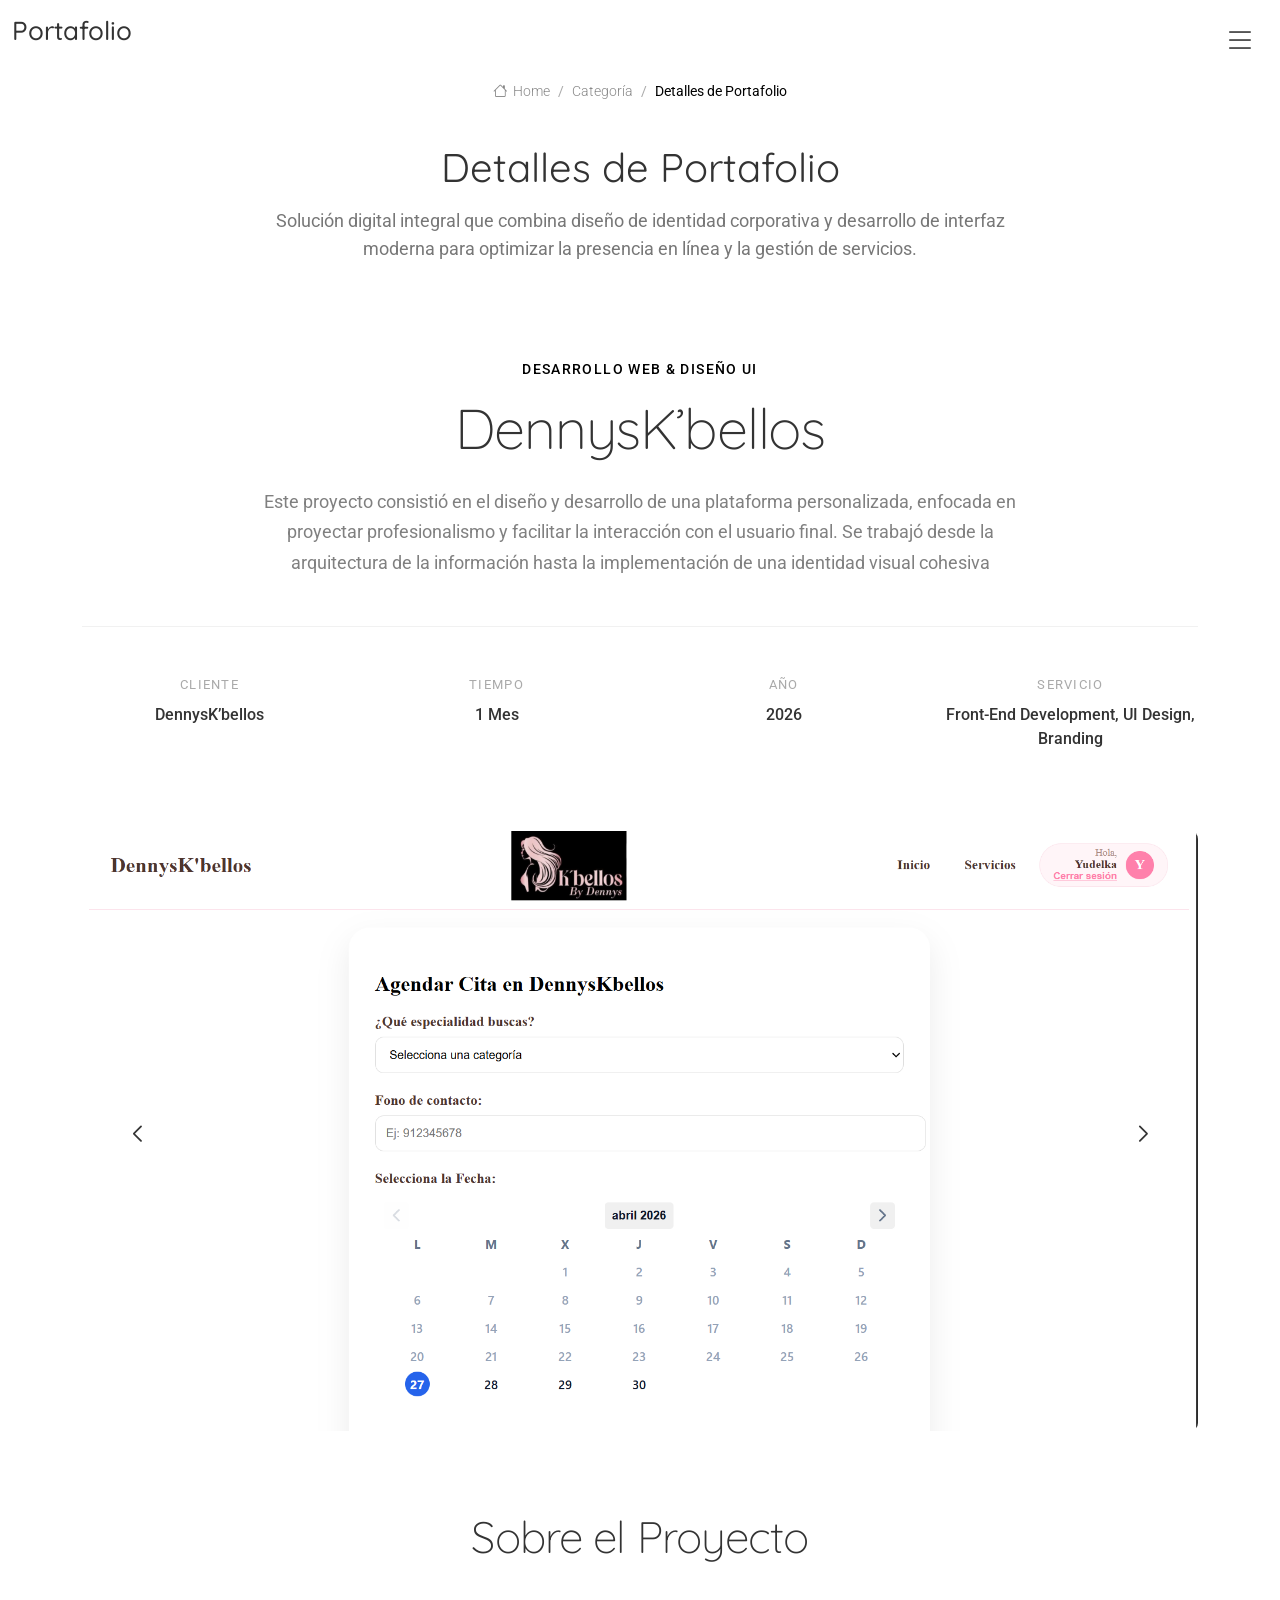
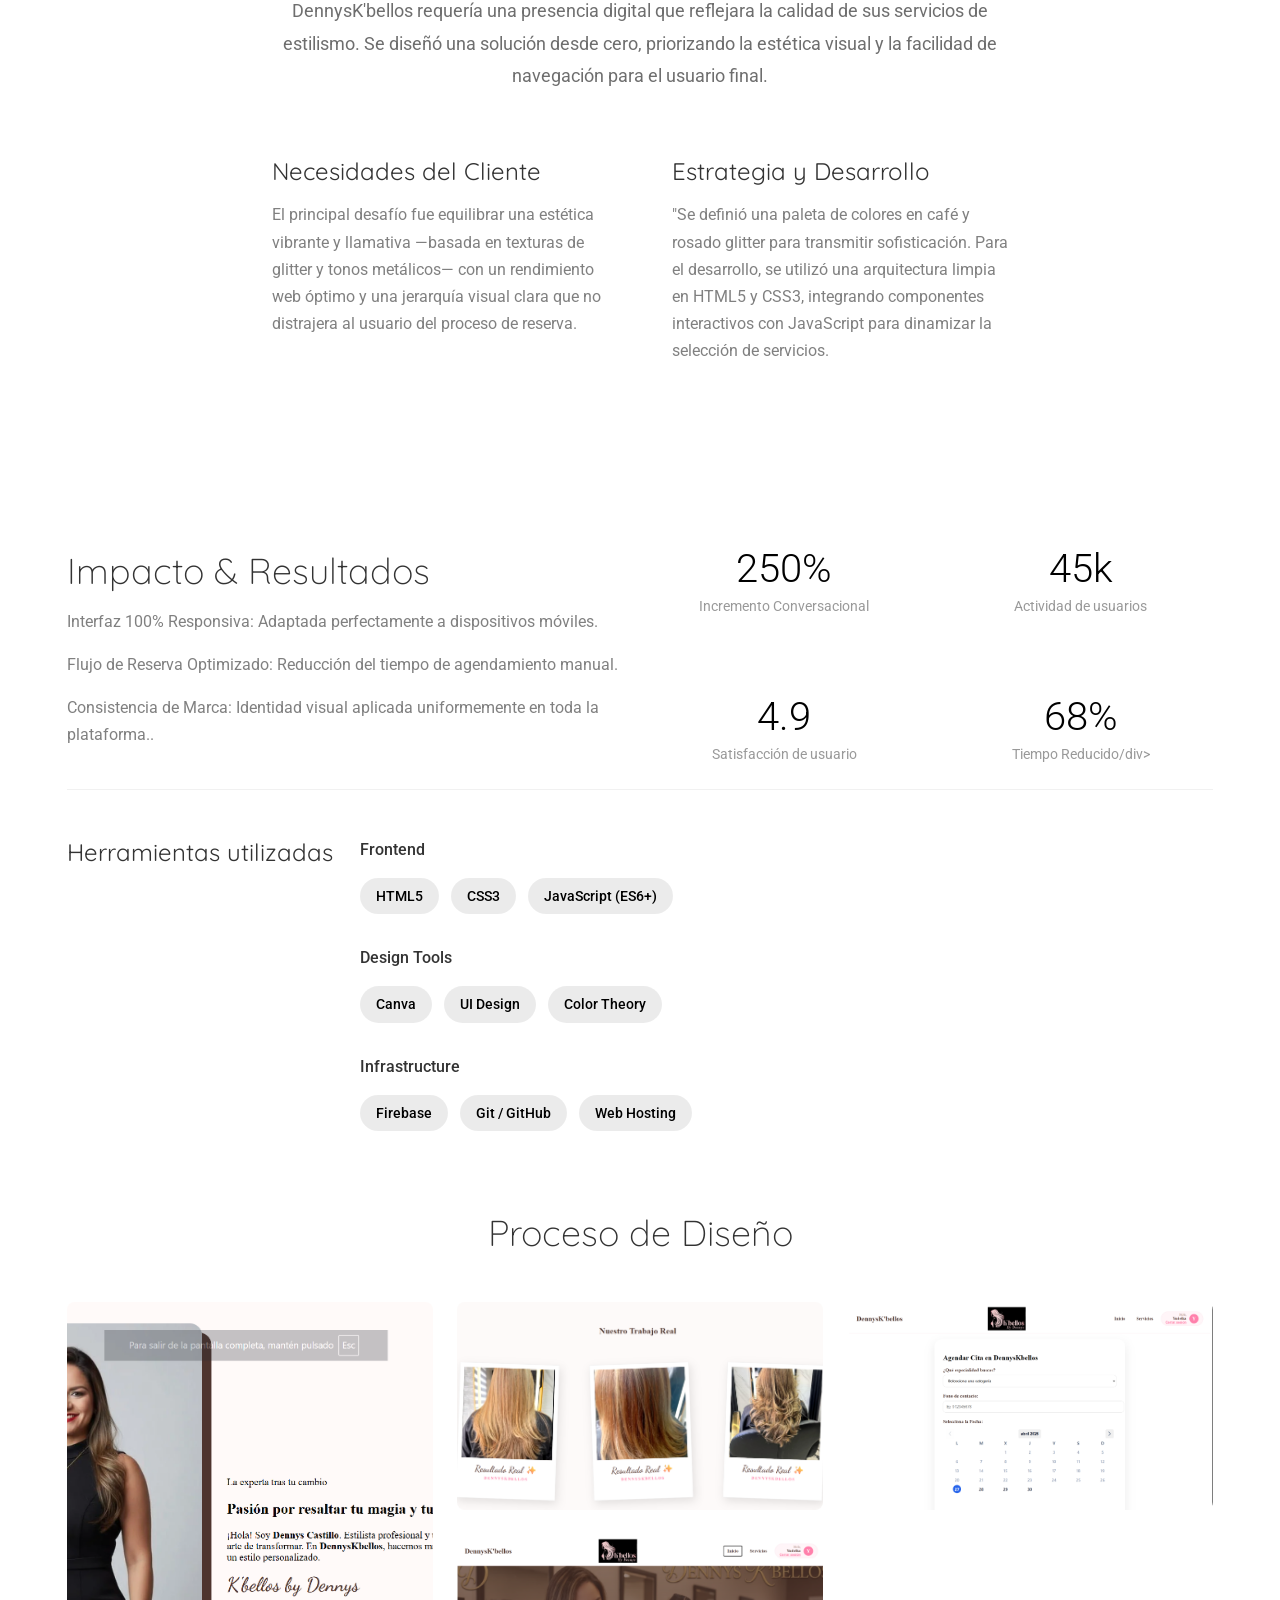
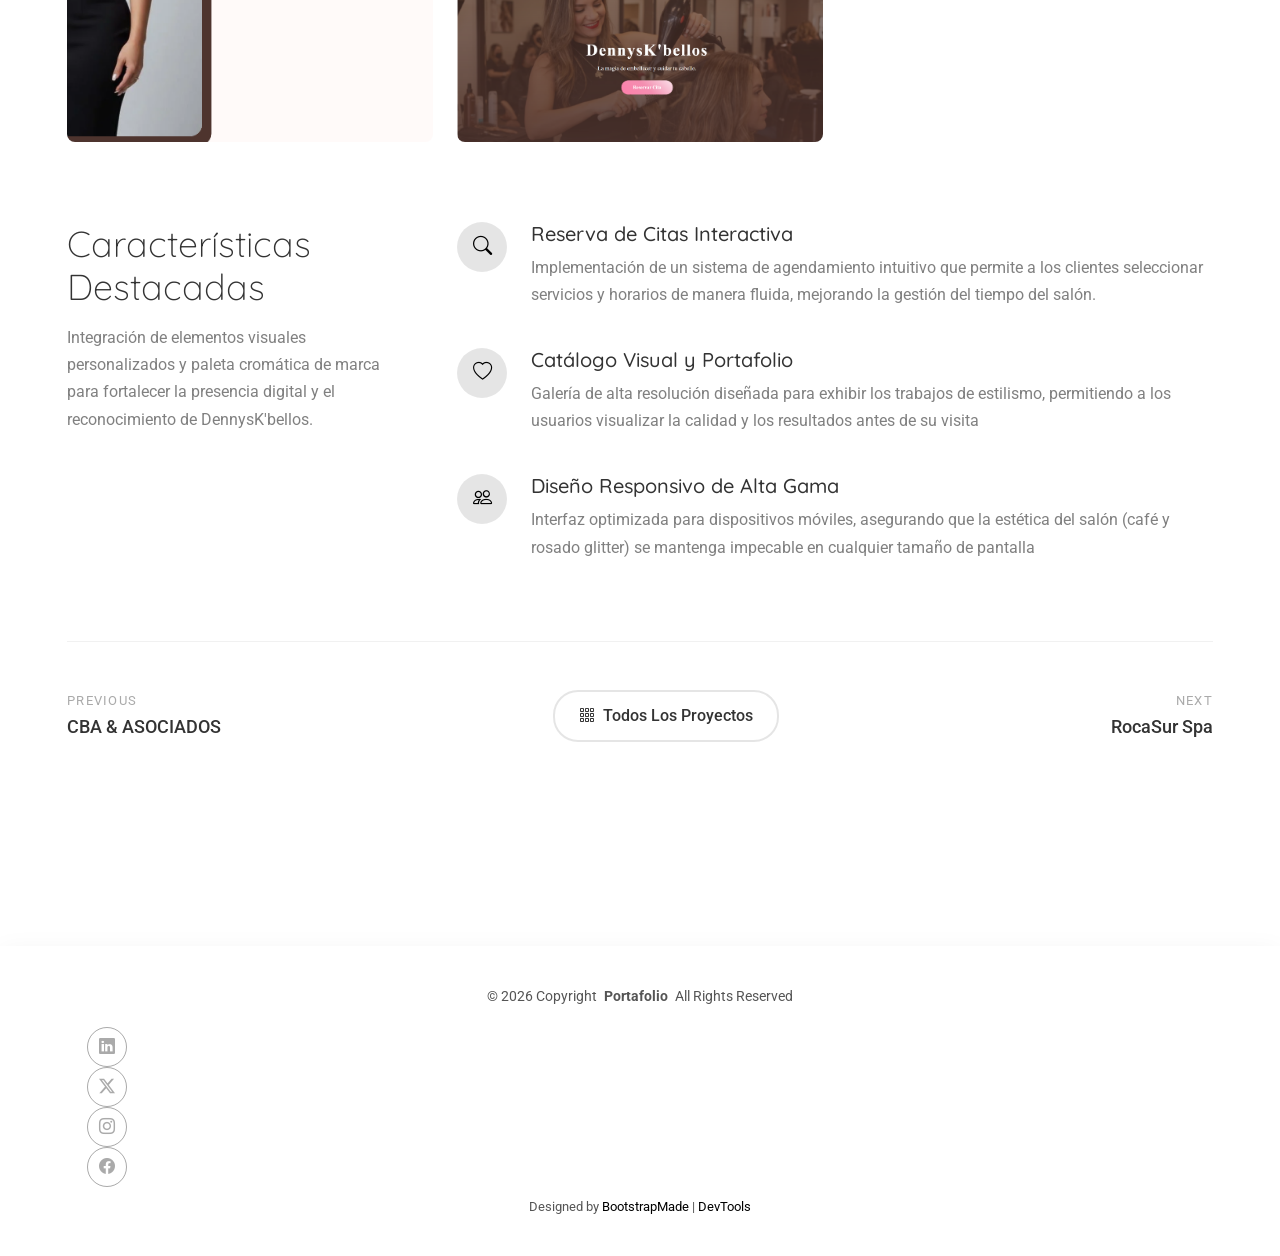
==== commit 59a6d04d: "Actualizando" ====
--- a/portfolio-details.html
+++ b/portfolio-details.html
@@ -1,10 +1,10 @@
 <!DOCTYPE html>
-<html lang="en">
+<html lang="es">
 
 <head>
   <meta charset="utf-8">
   <meta content="width=device-width, initial-scale=1.0" name="viewport">
-  <title>Portfolio</title>
+  <title>Portafolio</title>
   <meta name="description" content="">
   <meta name="keywords" content="">
 
@@ -15,7 +15,9 @@
   <!-- Fonts -->
   <link href="https://fonts.googleapis.com" rel="preconnect">
   <link href="https://fonts.gstatic.com" rel="preconnect" crossorigin>
-  <link href="https://fonts.googleapis.com/css2?family=Roboto:ital,wght@0,100;0,300;0,400;0,500;0,700;0,900;1,100;1,300;1,400;1,500;1,700;1,900&family=Raleway:ital,wght@0,100;0,200;0,300;0,400;0,500;0,600;0,700;0,800;0,900;1,100;1,200;1,300;1,400;1,500;1,600;1,700;1,800;1,900&family=Quicksand:wght@300;400;500;600;700&display=swap" rel="stylesheet">
+  <link
+    href="https://fonts.googleapis.com/css2?family=Roboto:ital,wght@0,100;0,300;0,400;0,500;0,700;0,900;1,100;1,300;1,400;1,500;1,700;1,900&family=Raleway:ital,wght@0,100;0,200;0,300;0,400;0,500;0,600;0,700;0,800;0,900;1,100;1,200;1,300;1,400;1,500;1,600;1,700;1,800;1,900&family=Quicksand:wght@300;400;500;600;700&display=swap"
+    rel="stylesheet">
 
   <!-- Vendor CSS Files -->
   <link href="assets/vendor/bootstrap/css/bootstrap.min.css" rel="stylesheet">
@@ -44,10 +46,10 @@
       <a href="index.html" class="logo d-flex align-items-center">
         <!-- Uncomment the line below if you also wish to use an image logo -->
         <!-- <img src="assets/img/logo.webp" alt=""> -->
-        <h1 class="sitename">MinimalFolio</h1>
+        <h1 class="sitename">Portafolio</h1>
       </a>
 
-            <nav id="navmenu" class="navmenu">
+      <nav id="navmenu" class="navmenu">
         <ul>
           <li><a href="#hero" class="active">Inicio</a></li>
           <li><a href="#about">Acerca de mi</a></li>
@@ -69,16 +71,19 @@
       <div class="breadcrumbs">
         <nav aria-label="breadcrumb">
           <ol class="breadcrumb">
-            <li class="breadcrumb-item"><a href="#"><i class="bi bi-house"></i> Home</a></li>
-            <li class="breadcrumb-item"><a href="#">Category</a></li>
-            <li class="breadcrumb-item active current">Portfolio Details</li>
+            <li class="breadcrumb-item"><a href="index.html"><i class="bi bi-house"></i> Home</a></li>
+            <li class="breadcrumb-item">
+              <a href="index.html#services">Categoría</a>
+            </li>
+            <li class="breadcrumb-item active current">Detalles de Portafolio</li>
           </ol>
         </nav>
       </div>
 
       <div class="title-wrapper">
-        <h1>Portfolio Details</h1>
-        <p>Lorem ipsum dolor sit amet, consectetur adipiscing elit. Ut elit tellus, luctus nec ullamcorper mattis, pulvinar dapibus leo.</p>
+        <h1>Detalles de Portafolio</h1>
+        <p>Solución digital integral que combina diseño de identidad corporativa y desarrollo de interfaz moderna para
+          optimizar la presencia en línea y la gestión de servicios.</p>
       </div>
     </div><!-- End Page Title -->
 
@@ -89,27 +94,30 @@
 
         <div class="project-hero">
           <div class="hero-content" data-aos="fade-up">
-            <div class="project-category">E-Commerce Platform</div>
-            <h1 class="project-title">Sustainable Fashion Marketplace</h1>
-            <p class="project-subtitle">Sed ut perspiciatis unde omnis iste natus error sit voluptatem accusantium doloremque laudantium, totam rem aperiam, eaque ipsa quae ab illo inventore veritatis et quasi architecto beatae vitae.</p>
+            <div class="project-category">DESARROLLO WEB & DISEÑO UI</div>
+            <h1 class="project-title">DennysK’bellos</h1>
+            <p class="project-subtitle">Este proyecto consistió en el diseño y desarrollo de una plataforma
+              personalizada, enfocada en proyectar profesionalismo y facilitar la interacción con el usuario final. Se
+              trabajó desde la arquitectura de la información hasta la implementación de una identidad visual cohesiva
+            </p>
           </div>
 
           <div class="project-meta-grid" data-aos="fade-up" data-aos-delay="200">
             <div class="meta-column">
-              <div class="meta-label">Client</div>
-              <div class="meta-value">GreenStyle Collective</div>
+              <div class="meta-label">Cliente</div>
+              <div class="meta-value">DennysK’bellos</div>
             </div>
             <div class="meta-column">
-              <div class="meta-label">Timeline</div>
-              <div class="meta-value">8 Months</div>
+              <div class="meta-label">Tiempo</div>
+              <div class="meta-value">1 Mes</div>
             </div>
             <div class="meta-column">
-              <div class="meta-label">Year</div>
-              <div class="meta-value">2024</div>
+              <div class="meta-label">Año</div>
+              <div class="meta-value">2026</div>
             </div>
             <div class="meta-column">
-              <div class="meta-label">Services</div>
-              <div class="meta-value">UX/UI Design, Development</div>
+              <div class="meta-label">Servicio</div>
+              <div class="meta-value">Front-End Development, UI Design, Branding</div>
             </div>
           </div>
         </div>
@@ -144,13 +152,13 @@
               </script>
               <div class="swiper-wrapper">
                 <div class="swiper-slide">
-                  <img src="assets/img/portfolio/portfolio-5.webp" alt="Project showcase" class="img-fluid" loading="lazy">
+                  <img src="assets/img/portfolio/dennys3.png" alt="Project showcase" class="img-fluid" loading="lazy">
                 </div>
                 <div class="swiper-slide">
-                  <img src="assets/img/portfolio/portfolio-7.webp" alt="Project showcase" class="img-fluid" loading="lazy">
+                  <img src="assets/img/portfolio/dennys2.png" alt="Project showcase" class="img-fluid" loading="lazy">
                 </div>
                 <div class="swiper-slide">
-                  <img src="assets/img/portfolio/portfolio-8.webp" alt="Project showcase" class="img-fluid" loading="lazy">
+                  <img src="assets/img/portfolio/dennys4.png" alt="Project showcase" class="img-fluid" loading="lazy">
                 </div>
               </div>
               <div class="swiper-button-next"></div>
@@ -163,18 +171,24 @@
           <div class="row">
             <div class="col-lg-8 offset-lg-2">
               <div class="project-overview" data-aos="fade-up">
-                <h2>Project Overview</h2>
-                <p class="overview-text">Nulla facilisi morbi tempus iaculis urna id volutpat lacus laoreet non curabitur gravida. Arcu cursus euismod quis viverra nibh cras pulvinar mattis nunc sed. Consectetur a erat nam at lectus urna duis convallis convallis tellus.</p>
+                <h2>Sobre el Proyecto</h2>
+                <p class="overview-text">DennysK'bellos requería una presencia digital que reflejara la calidad de sus
+                  servicios de estilismo. Se diseñó una solución desde cero, priorizando la estética visual y la
+                  facilidad de navegación para el usuario final.</p>
 
                 <div class="challenge-solution">
                   <div class="challenge-block" data-aos="fade-up" data-aos-delay="100">
-                    <h3>The Challenge</h3>
-                    <p>Mauris augue neque gravida in fermentum et sollicitudin ac orci phasellus. Elementum nisi quis eleifend quam adipiscing vitae proin sagittis nisl. Scelerisque mauris pellentesque pulvinar pellentesque habitant morbi tristique senectus et.</p>
+                    <h3>Necesidades del Cliente</h3>
+                    <p>El principal desafío fue equilibrar una estética vibrante y llamativa —basada en texturas de
+                      glitter y tonos metálicos— con un rendimiento web óptimo y una jerarquía visual clara que no
+                      distrajera al usuario del proceso de reserva.</p>
                   </div>
 
                   <div class="solution-block" data-aos="fade-up" data-aos-delay="200">
-                    <h3>Our Approach</h3>
-                    <p>Ultrices eros in cursus turpis massa tincidunt dui ut ornare. Diam vulputate ut pharetra sit amet aliquam id diam. Ut sem nulla pharetra diam sit amet nisl suscipit adipiscing.</p>
+                    <h3>Estrategia y Desarrollo</h3>
+                    <p>"Se definió una paleta de colores en café y rosado glitter para transmitir sofisticación. Para el
+                      desarrollo, se utilizó una arquitectura limpia en HTML5 y CSS3, integrando componentes
+                      interactivos con JavaScript para dinamizar la selección de servicios.</p>
                   </div>
                 </div>
               </div>
@@ -186,151 +200,165 @@
           <div class="row align-items-center">
             <div class="col-lg-6">
               <div class="metrics-content">
-                <h3>Impact &amp; Results</h3>
-                <p>Consectetur adipiscing elit pellentesque habitant morbi tristique senectus et netus et malesuada fames ac turpis egestas sed tempus.</p>
+                <h3>Impacto &amp; Resultados</h3>
+                <p>Interfaz 100% Responsiva: Adaptada perfectamente a dispositivos móviles.</p>
+
+                <p>Flujo de Reserva Optimizado: Reducción del tiempo de agendamiento manual.</p>
+
+                <p> Consistencia de Marca: Identidad visual aplicada uniformemente en toda la plataforma..</p>
               </div>
             </div>
             <div class="col-lg-6">
               <div class="metrics-grid">
                 <div class="metric-item" data-aos="fade-up" data-aos-delay="200">
                   <div class="metric-number">250%</div>
-                  <div class="metric-label">Increase in conversions</div>
+                  <div class="metric-label">Incremento Conversacional</div>
                 </div>
                 <div class="metric-item" data-aos="fade-up" data-aos-delay="250">
                   <div class="metric-number">45k</div>
-                  <div class="metric-label">Monthly active users</div>
+                  <div class="metric-label">Actividad de usuarios</div>
                 </div>
                 <div class="metric-item" data-aos="fade-up" data-aos-delay="300">
                   <div class="metric-number">4.9</div>
-                  <div class="metric-label">User satisfaction score</div>
+                  <div class="metric-label">Satisfacción de usuario</div>
                 </div>
                 <div class="metric-item" data-aos="fade-up" data-aos-delay="350">
                   <div class="metric-number">68%</div>
-                  <div class="metric-label">Reduced bounce rate</div>
-                </div>
-              </div>
-            </div>
-          </div>
+                  <div class="metric-label">Tiempo Reducido/div>
+                  </div>
+                </div>
+              </div>
+            </div>
+          </div>
+
+          <div class="technology-stack" data-aos="fade-up" data-aos-delay="100">
+            <div class="row">
+              <div class="col-lg-3">
+                <h3>Herramientas utilizadas</h3>
+              </div>
+              <div class="col-lg-9">
+                <div class="tech-categories">
+                  <div class="tech-category" data-aos="fade-up" data-aos-delay="150">
+                    <div class="category-title">Frontend</div>
+                    <div class="tech-list">
+                      <span class="tech-item">HTML5</span>
+                      <span class="tech-item">CSS3</span>
+                      <span class="tech-item">JavaScript (ES6+)</span>
+                    </div>
+                  </div>
+                  <div class="tech-category" data-aos="fade-up" data-aos-delay="200">
+                    <div class="category-title">Design Tools</div>
+                    <div class="tech-list">
+                      <span class="tech-item">Canva</span>
+                      <span class="tech-item">UI Design</span>
+                      <span class="tech-item">Color Theory</span>
+                    </div>
+                  </div>
+                  <div class="tech-category" data-aos="fade-up" data-aos-delay="250">
+                    <div class="category-title">Infrastructure</div>
+                    <div class="tech-list">
+                      <span class="tech-item">Firebase</span>
+                      <span class="tech-item">Git / GitHub</span>
+                      <span class="tech-item">Web Hosting</span>
+                    </div>
+                  </div>
+                </div>
+              </div>
+            </div>
+          </div>
+
+          <div class="process-gallery" data-aos="fade-up" data-aos-delay="100">
+            <h3>Proceso de Diseño</h3>
+            <div class="gallery-masonry">
+              <div class="gallery-item large" data-aos="fade-up" data-aos-delay="150">
+                <img src="assets/img/portfolio/dennys5.png" alt="Design process" class="img-fluid glightbox"
+                  loading="lazy">
+                <div class="gallery-caption">User Research &amp; Personas</div>
+              </div>
+              <div class="gallery-item" data-aos="fade-up" data-aos-delay="200">
+                <img src="assets/img/portfolio/serviciosdennys.png" alt="Design process" class="img-fluid glightbox"
+                  loading="lazy">
+                <div class="gallery-caption">Wireframes</div>
+              </div>
+              <div class="gallery-item" data-aos="fade-up" data-aos-delay="250">
+                <img src="assets/img/portfolio/dennys3.png" alt="Design process" class="img-fluid glightbox"
+                  loading="lazy">
+                <div class="gallery-caption">Prototypes</div>
+              </div>
+              <div class="gallery-item" data-aos="fade-up" data-aos-delay="300">
+                <img src="assets/img/portfolio/dennys.png" alt="Design process" class="img-fluid glightbox"
+                  loading="lazy">
+                <div class="gallery-caption">Final Design</div>
+              </div>
+            </div>
+          </div>
+
+          <div class="key-features-section" data-aos="fade-up" data-aos-delay="100">
+            <div class="row">
+              <div class="col-lg-4">
+                <div class="features-intro">
+                  <h3>Características Destacadas</h3>
+                  <p>Integración de elementos visuales personalizados y paleta cromática de marca para fortalecer la
+                    presencia digital y el reconocimiento de DennysK'bellos.</p>
+                </div>
+              </div>
+              <div class="col-lg-8">
+                <div class="features-list">
+                  <div class="feature-row" data-aos="fade-up" data-aos-delay="150">
+                    <div class="feature-icon">
+                      <i class="bi bi-search"></i>
+                    </div>
+                    <div class="feature-content">
+                      <h4>Reserva de Citas Interactiva</h4>
+                      <p>Implementación de un sistema de agendamiento intuitivo que permite a los clientes seleccionar
+                        servicios y horarios de manera fluida, mejorando la gestión del tiempo del salón.</p>
+                    </div>
+                  </div>
+                  <div class="feature-row" data-aos="fade-up" data-aos-delay="200">
+                    <div class="feature-icon">
+                      <i class="bi bi-heart"></i>
+                    </div>
+                    <div class="feature-content">
+                      <h4>Catálogo Visual y Portafolio</h4>
+                      <p>Galería de alta resolución diseñada para exhibir los trabajos de estilismo, permitiendo a los
+                        usuarios visualizar la calidad y los resultados antes de su visita
+                      </p>
+                    </div>
+                  </div>
+                  <div class="feature-row" data-aos="fade-up" data-aos-delay="250">
+                    <div class="feature-icon">
+                      <i class="bi bi-people"></i>
+                    </div>
+                    <div class="feature-content">
+                      <h4>Diseño Responsivo de Alta Gama</h4>
+                      <p>Interfaz optimizada para dispositivos móviles, asegurando que la estética del salón (café y
+                        rosado glitter) se mantenga impecable en cualquier tamaño de pantalla
+                      </p>
+                    </div>
+                  </div>
+                </div>
+              </div>
+            </div>
+          </div>
+
+          <div class="project-footer" data-aos="fade-up" data-aos-delay="200">
+            <div class="footer-navigation">
+              <a href="#" class="nav-link prev-project">
+                <span class="nav-direction">Previous</span>
+                <span class="nav-title">CBA & ASOCIADOS</span>
+              </a>
+              <a href="#" class="nav-link all-projects">
+                <i class="bi bi-grid-3x3-gap"></i>
+                <span>Todos Los Proyectos</span>
+              </a>
+              <a href="#" class="nav-link next-project">
+                <span class="nav-direction">Next</span>
+                <span class="nav-title">RocaSur Spa</span>
+              </a>
+            </div>
+          </div>
+
         </div>
-
-        <div class="technology-stack" data-aos="fade-up" data-aos-delay="100">
-          <div class="row">
-            <div class="col-lg-3">
-              <h3>Technology Stack</h3>
-            </div>
-            <div class="col-lg-9">
-              <div class="tech-categories">
-                <div class="tech-category" data-aos="fade-up" data-aos-delay="150">
-                  <div class="category-title">Frontend</div>
-                  <div class="tech-list">
-                    <span class="tech-item">React</span>
-                    <span class="tech-item">TypeScript</span>
-                    <span class="tech-item">Styled Components</span>
-                  </div>
-                </div>
-                <div class="tech-category" data-aos="fade-up" data-aos-delay="200">
-                  <div class="category-title">Backend</div>
-                  <div class="tech-list">
-                    <span class="tech-item">Node.js</span>
-                    <span class="tech-item">PostgreSQL</span>
-                    <span class="tech-item">GraphQL</span>
-                  </div>
-                </div>
-                <div class="tech-category" data-aos="fade-up" data-aos-delay="250">
-                  <div class="category-title">Infrastructure</div>
-                  <div class="tech-list">
-                    <span class="tech-item">AWS</span>
-                    <span class="tech-item">Docker</span>
-                    <span class="tech-item">Kubernetes</span>
-                  </div>
-                </div>
-              </div>
-            </div>
-          </div>
-        </div>
-
-        <div class="process-gallery" data-aos="fade-up" data-aos-delay="100">
-          <h3>Design Process</h3>
-          <div class="gallery-masonry">
-            <div class="gallery-item large" data-aos="fade-up" data-aos-delay="150">
-              <img src="assets/img/portfolio/portfolio-11.webp" alt="Design process" class="img-fluid glightbox" loading="lazy">
-              <div class="gallery-caption">User Research &amp; Personas</div>
-            </div>
-            <div class="gallery-item" data-aos="fade-up" data-aos-delay="200">
-              <img src="assets/img/portfolio/portfolio-12.webp" alt="Design process" class="img-fluid glightbox" loading="lazy">
-              <div class="gallery-caption">Wireframes</div>
-            </div>
-            <div class="gallery-item" data-aos="fade-up" data-aos-delay="250">
-              <img src="assets/img/portfolio/portfolio-3.webp" alt="Design process" class="img-fluid glightbox" loading="lazy">
-              <div class="gallery-caption">Prototypes</div>
-            </div>
-            <div class="gallery-item" data-aos="fade-up" data-aos-delay="300">
-              <img src="assets/img/portfolio/portfolio-4.webp" alt="Design process" class="img-fluid glightbox" loading="lazy">
-              <div class="gallery-caption">Final Design</div>
-            </div>
-          </div>
-        </div>
-
-        <div class="key-features-section" data-aos="fade-up" data-aos-delay="100">
-          <div class="row">
-            <div class="col-lg-4">
-              <div class="features-intro">
-                <h3>Key Features</h3>
-                <p>Ut enim ad minim veniam quis nostrud exercitation ullamco laboris nisi ut aliquip ex ea commodo consequat.</p>
-              </div>
-            </div>
-            <div class="col-lg-8">
-              <div class="features-list">
-                <div class="feature-row" data-aos="fade-up" data-aos-delay="150">
-                  <div class="feature-icon">
-                    <i class="bi bi-search"></i>
-                  </div>
-                  <div class="feature-content">
-                    <h4>Advanced Search Filters</h4>
-                    <p>Duis aute irure dolor in reprehenderit in voluptate velit esse cillum dolore eu fugiat nulla pariatur.</p>
-                  </div>
-                </div>
-                <div class="feature-row" data-aos="fade-up" data-aos-delay="200">
-                  <div class="feature-icon">
-                    <i class="bi bi-heart"></i>
-                  </div>
-                  <div class="feature-content">
-                    <h4>Sustainability Scoring</h4>
-                    <p>Excepteur sint occaecat cupidatat non proident sunt in culpa qui officia deserunt mollit anim.</p>
-                  </div>
-                </div>
-                <div class="feature-row" data-aos="fade-up" data-aos-delay="250">
-                  <div class="feature-icon">
-                    <i class="bi bi-people"></i>
-                  </div>
-                  <div class="feature-content">
-                    <h4>Community Reviews</h4>
-                    <p>Sed ut perspiciatis unde omnis iste natus error sit voluptatem accusantium doloremque laudantium.</p>
-                  </div>
-                </div>
-              </div>
-            </div>
-          </div>
-        </div>
-
-        <div class="project-footer" data-aos="fade-up" data-aos-delay="200">
-          <div class="footer-navigation">
-            <a href="#" class="nav-link prev-project">
-              <span class="nav-direction">Previous</span>
-              <span class="nav-title">Digital Banking App</span>
-            </a>
-            <a href="#" class="nav-link all-projects">
-              <i class="bi bi-grid-3x3-gap"></i>
-              <span>All Projects</span>
-            </a>
-            <a href="#" class="nav-link next-project">
-              <span class="nav-direction">Next</span>
-              <span class="nav-title">Healthcare Dashboard</span>
-            </a>
-          </div>
-        </div>
-
-      </div>
 
     </section><!-- /Portfolio Details Section -->
 
@@ -340,27 +368,38 @@
 
     <div class="container">
       <div class="copyright text-center ">
-        <p>© <span>Copyright</span> <strong class="px-1 sitename">MinimalFolio</strong> <span>All Rights Reserved</span></p>
+        <p>© <span>2026 Copyright</span> <strong class="px-1 sitename">Portafolio</strong> <span>All Rights
+            Reserved</span>
       </div>
-      <div class="social-links d-flex justify-content-center">
-        <a href=""><i class="bi bi-twitter-x"></i></a>
-        <a href=""><i class="bi bi-facebook"></i></a>
-        <a href=""><i class="bi bi-instagram"></i></a>
-        <a href=""><i class="bi bi-linkedin"></i></a>
+      <div class="social-links">
+        <a href="https://www.linkedin.com/in/yudelka-r-front-end/" target="_blank" class="social-link">
+          <i class="bi bi-linkedin"></i>
+        </a>
+        <a href="https://x.com/reyes_yudelka" target="_blank" class="social-link">
+          <i class="bi bi-twitter-x"></i>
+        </a>
+        <a href="https://www.instagram.com/inversionesjrt/" target="_blank" class="social-link">
+          <i class="bi bi-instagram"></i>
+        </a>
+        <a href="https://web.facebook.com/profile.php?id=61580438034913" target="_blank" class="social-link">
+          <i class="bi bi-facebook"></i>
+        </a>
       </div>
       <div class="credits">
         <!-- All the links in the footer should remain intact. -->
         <!-- You can delete the links only if you've purchased the pro version. -->
         <!-- Licensing information: https://bootstrapmade.com/license/ -->
         <!-- Purchase the pro version with working PHP/AJAX contact form: [buy-url] -->
-        Designed by <a href="https://bootstrapmade.com/">BootstrapMade</a> | <a href="https://bootstrapmade.com/tools/">DevTools</a>
+        Designed by <a href="https://bootstrapmade.com/">BootstrapMade</a> | <a
+          href="https://bootstrapmade.com/tools/">DevTools</a>
       </div>
     </div>
 
   </footer>
 
   <!-- Scroll Top -->
-  <a href="#" id="scroll-top" class="scroll-top d-flex align-items-center justify-content-center"><i class="bi bi-arrow-up-short"></i></a>
+  <a href="#" id="scroll-top" class="scroll-top d-flex align-items-center justify-content-center"><i
+      class="bi bi-arrow-up-short"></i></a>
 
   <!-- Preloader -->
   <div id="preloader">
